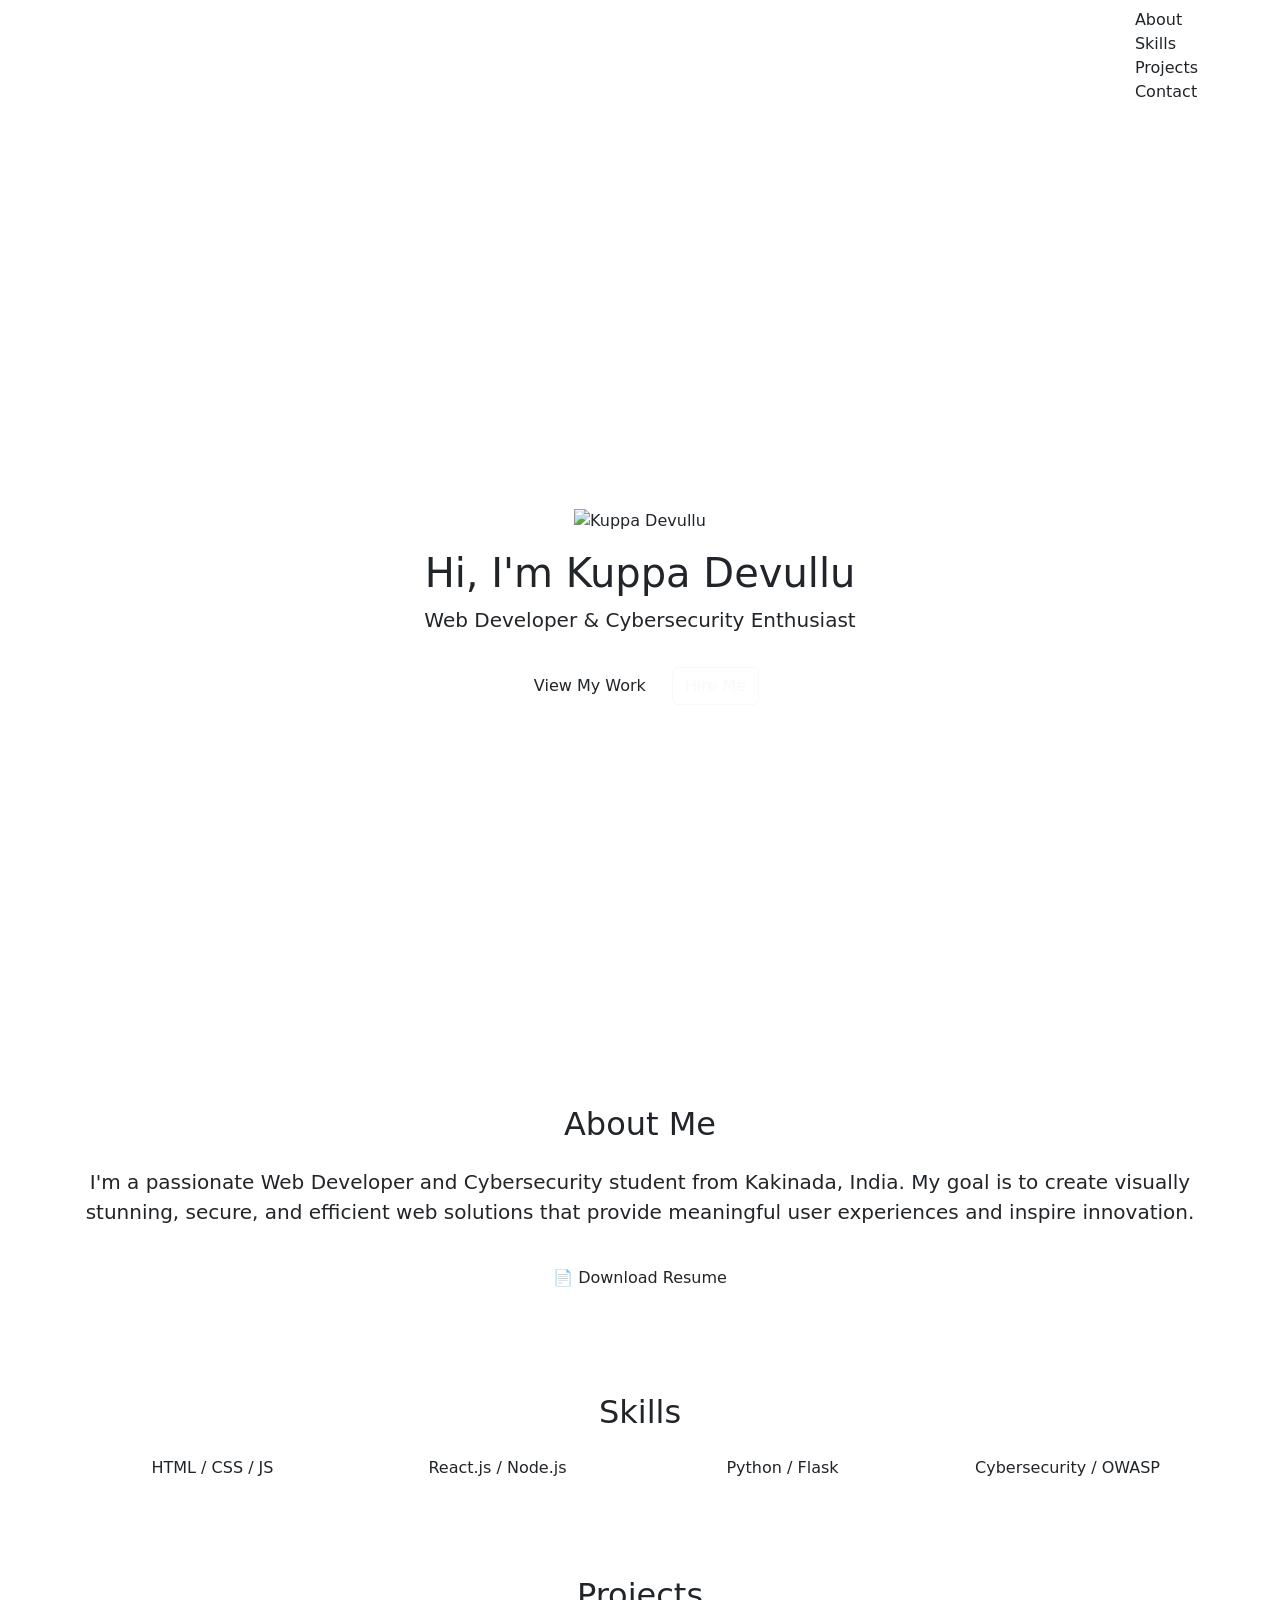
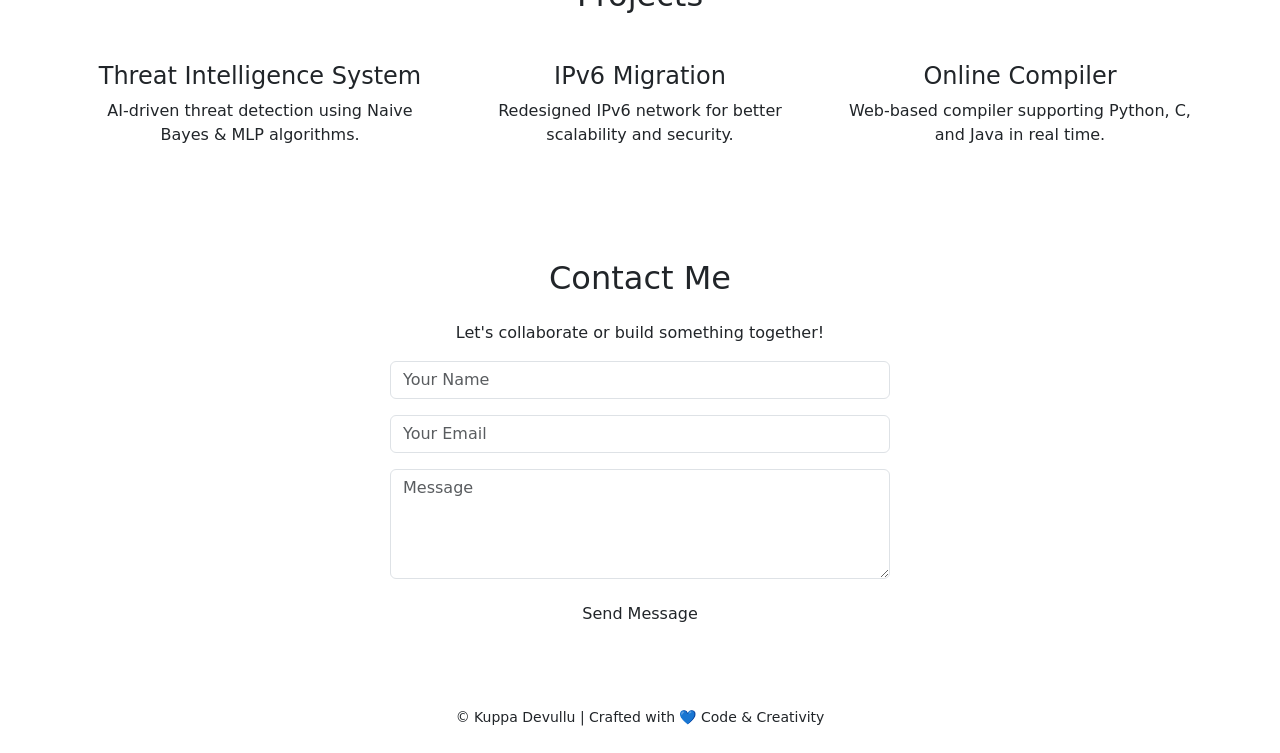
==== index.html @ a70ccec7 "Add files via upload" ====
<!DOCTYPE html>
<html lang="en">
<head>
  <meta charset="UTF-8" />
  <meta name="viewport" content="width=device-width, initial-scale=1.0" />
  <title>Kuppa Devullu — Web Developer Portfolio</title>
  <link rel="stylesheet" href="https://cdn.jsdelivr.net/npm/bootstrap@5.3.3/dist/css/bootstrap.min.css" />
  <link rel="stylesheet" href="assets/style.css" />
</head>
<body>

  <!-- Background -->
  <div id="bg-overlay"></div>
  <canvas id="bgParticles"></canvas>

  <!-- Header -->
  <header class="navbar navbar-dark fixed-top glass-nav">
    <div class="container">
      <a href="#" class="navbar-brand fw-bold fs-4">Kuppa Devullu</a>
      <nav>
        <a href="#about" class="nav-link">About</a>
        <a href="#skills" class="nav-link">Skills</a>
        <a href="#projects" class="nav-link">Projects</a>
        <a href="#contact" class="nav-link">Contact</a>
      </nav>
    </div>
  </header>

  <!-- Hero -->
  <section id="hero" class="vh-100 d-flex align-items-center justify-content-center flex-column text-center">
    <img src="assets/profile.jpg" class="profile-img mb-3" alt="Kuppa Devullu" />
    <h1 class="neon-text mb-2">Hi, I'm <span>Kuppa Devullu</span></h1>
    <p class="lead">Web Developer & Cybersecurity Enthusiast</p>
    <div class="mt-3">
      <a href="#projects" class="btn btn-neon me-2">View My Work</a>
      <a href="#contact" class="btn btn-outline-light">Hire Me</a>
    </div>
  </section>

  <!-- About -->
  <section id="about" class="py-5 glass-section">
    <div class="container text-center">
      <h2 class="mb-4 section-title">About Me</h2>
      <p class="lead">
        I'm a passionate Web Developer and Cybersecurity student from Kakinada, India.
        My goal is to create visually stunning, secure, and efficient web solutions
        that provide meaningful user experiences and inspire innovation.
      </p>
      <a href="resume.pdf" class="btn btn-neon mt-3" download>📄 Download Resume</a>
    </div>
  </section>

  <!-- Skills -->
  <section id="skills" class="py-5 text-center">
    <div class="container">
      <h2 class="mb-4 section-title">Skills</h2>
      <div class="row gy-4">
        <div class="col-md-3"><div class="skill-box">HTML / CSS / JS</div></div>
        <div class="col-md-3"><div class="skill-box">React.js / Node.js</div></div>
        <div class="col-md-3"><div class="skill-box">Python / Flask</div></div>
        <div class="col-md-3"><div class="skill-box">Cybersecurity / OWASP</div></div>
      </div>
    </div>
  </section>

  <!-- Projects -->
  <section id="projects" class="py-5 glass-section">
    <div class="container text-center">
      <h2 class="mb-5 section-title">Projects</h2>
      <div class="row gy-4">
        <div class="col-md-4">
          <div class="project-card">
            <h4>Threat Intelligence System</h4>
            <p>AI-driven threat detection using Naive Bayes & MLP algorithms.</p>
          </div>
        </div>
        <div class="col-md-4">
          <div class="project-card">
            <h4>IPv6 Migration</h4>
            <p>Redesigned IPv6 network for better scalability and security.</p>
          </div>
        </div>
        <div class="col-md-4">
          <div class="project-card">
            <h4>Online Compiler</h4>
            <p>Web-based compiler supporting Python, C, and Java in real time.</p>
          </div>
        </div>
      </div>
    </div>
  </section>

  <!-- Contact -->
  <section id="contact" class="py-5 text-center">
    <div class="container">
      <h2 class="mb-4 section-title">Contact Me</h2>
      <p>Let's collaborate or build something together!</p>
      <form id="contactForm" class="mx-auto mt-3" style="max-width:500px">
        <input type="text" class="form-control mb-3" placeholder="Your Name" required />
        <input type="email" class="form-control mb-3" placeholder="Your Email" required />
        <textarea class="form-control mb-3" rows="4" placeholder="Message" required></textarea>
        <button class="btn btn-neon w-100" type="submit">Send Message</button>
      </form>
    </div>
  </section>

  <footer class="text-center py-4">
    <small>© <span id="year"></span> Kuppa Devullu | Crafted with 💙 Code & Creativity</small>
  </footer>

  <script src="assets/script.js"></script>
</body>
</html>
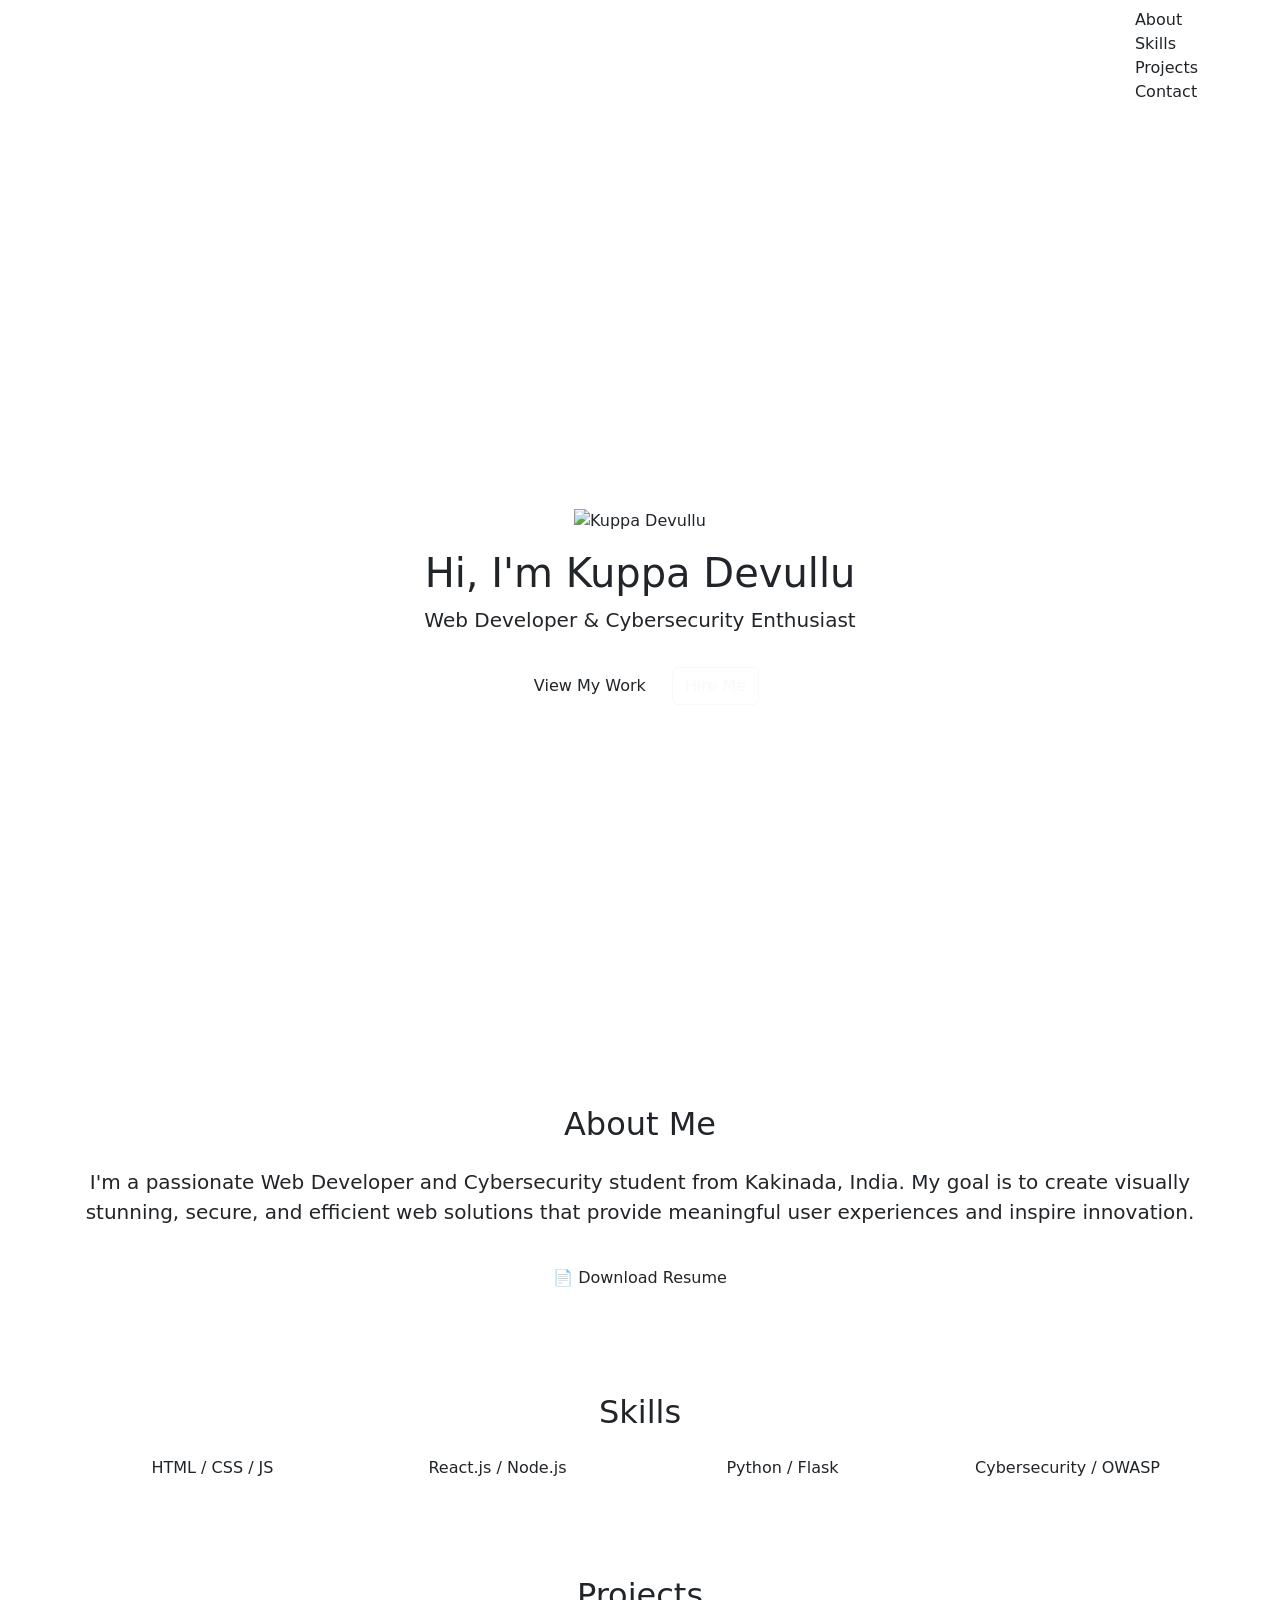
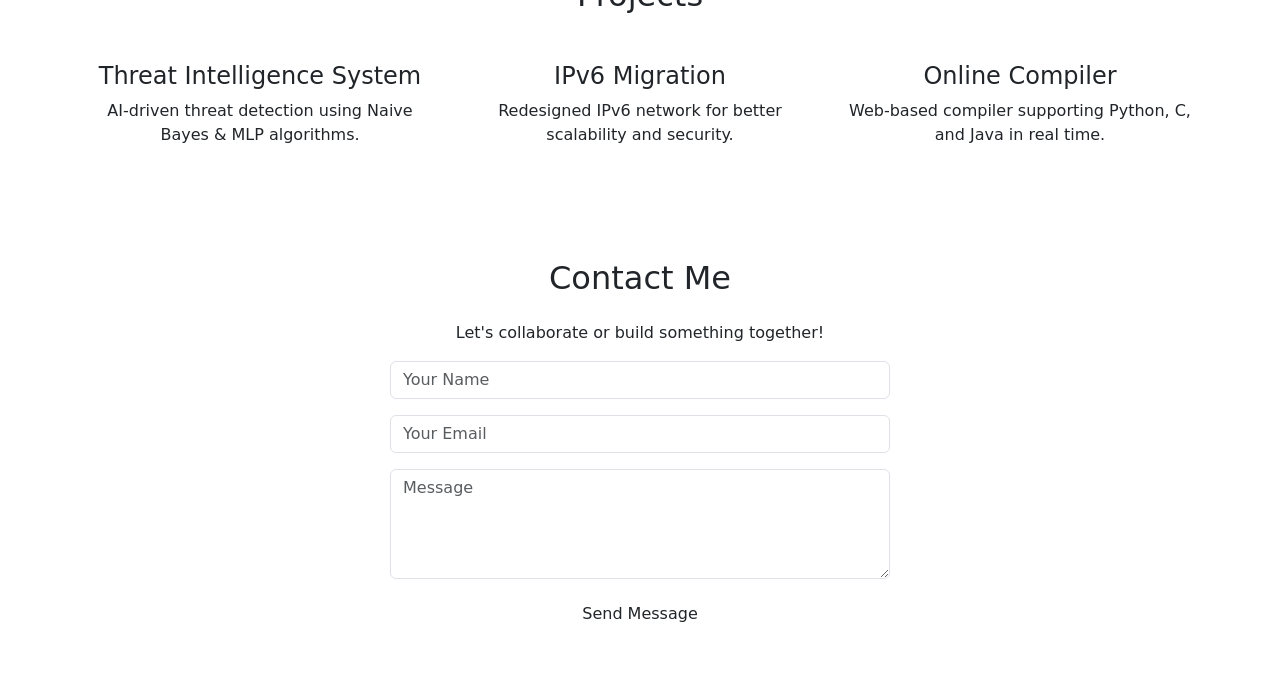
==== commit 368758c0: "Fix HTML formatting and structure" ====
--- a/index.html
+++ b/index.html
@@ -104,10 +104,9 @@
     </div>
   </section>
 
-  <footer class="text-center py-4">
-    <small>© <span id="year"></span> Kuppa Devullu | Crafted with 💙 Code & Creativity</small>
-  </footer>
+ 
 
   <script src="assets/script.js"></script>
 </body>
 </html>
+
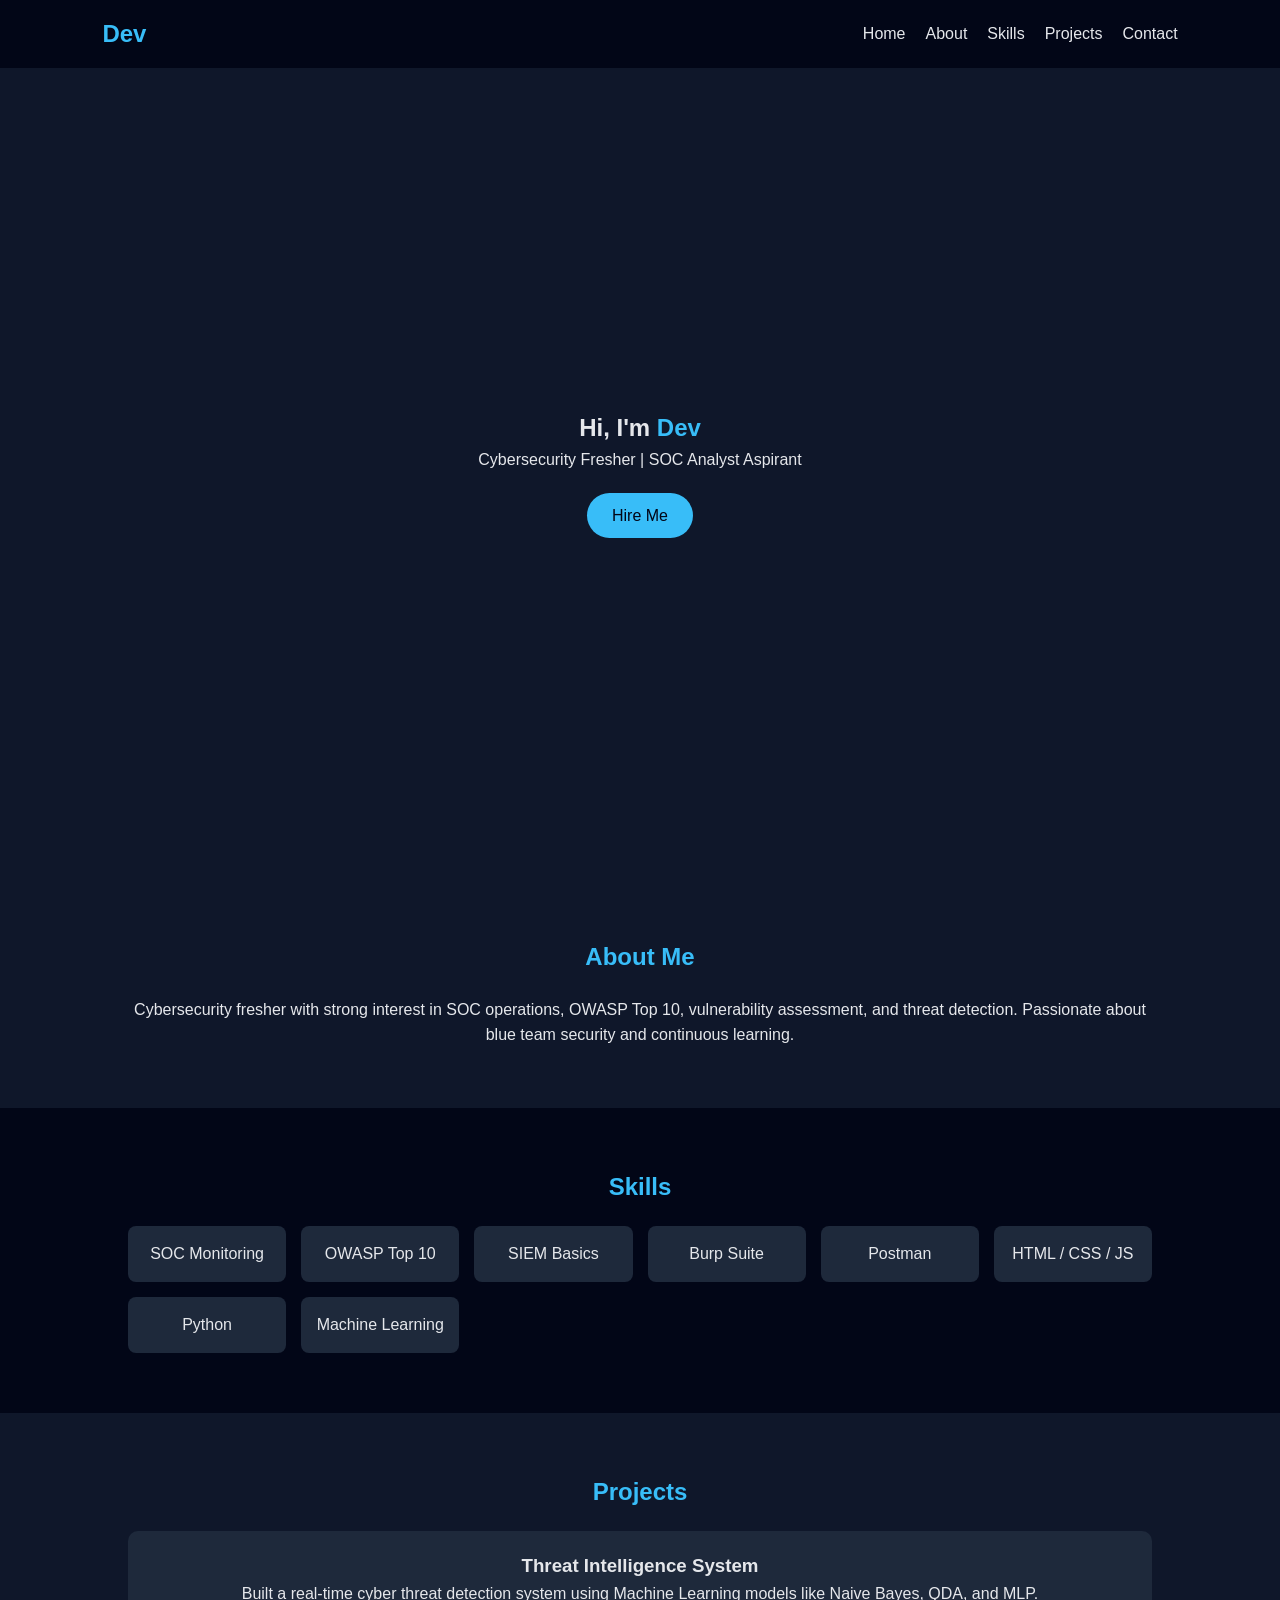
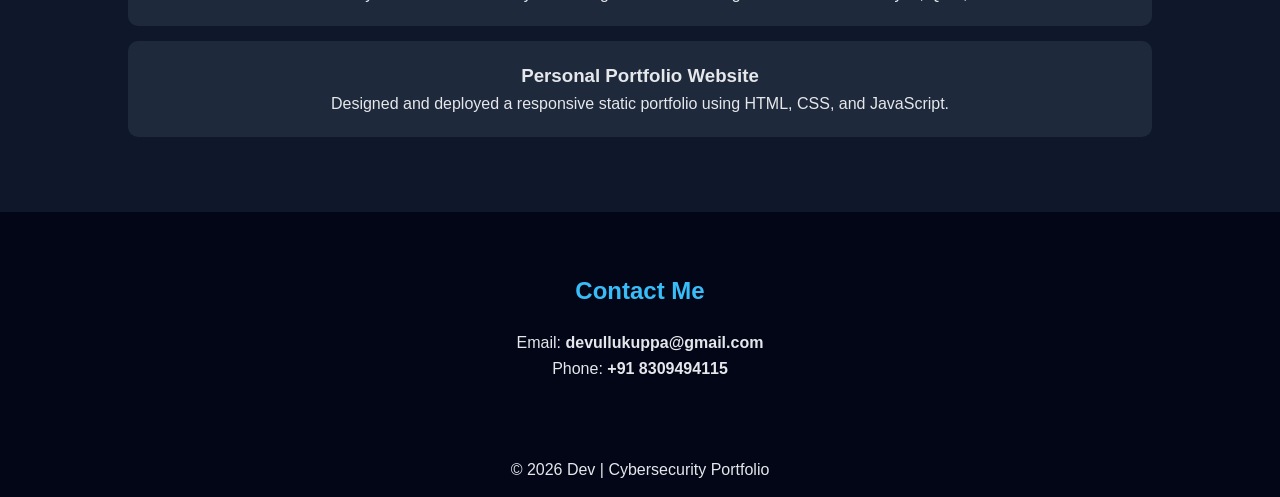
==== commit c3f1f755: "Update index.html" ====
--- a/index.html
+++ b/index.html
@@ -2,111 +2,89 @@
 <html lang="en">
 <head>
   <meta charset="UTF-8" />
-  <meta name="viewport" content="width=device-width, initial-scale=1.0" />
-  <title>Kuppa Devullu — Web Developer Portfolio</title>
-  <link rel="stylesheet" href="https://cdn.jsdelivr.net/npm/bootstrap@5.3.3/dist/css/bootstrap.min.css" />
-  <link rel="stylesheet" href="assets/style.css" />
+  <meta name="viewport" content="width=device-width, initial-scale=1.0"/>
+  <title>Dev | Cybersecurity Portfolio</title>
+  <link rel="stylesheet" href="style.css"/>
 </head>
 <body>
 
-  <!-- Background -->
-  <div id="bg-overlay"></div>
-  <canvas id="bgParticles"></canvas>
-
-  <!-- Header -->
-  <header class="navbar navbar-dark fixed-top glass-nav">
-    <div class="container">
-      <a href="#" class="navbar-brand fw-bold fs-4">Kuppa Devullu</a>
-      <nav>
-        <a href="#about" class="nav-link">About</a>
-        <a href="#skills" class="nav-link">Skills</a>
-        <a href="#projects" class="nav-link">Projects</a>
-        <a href="#contact" class="nav-link">Contact</a>
-      </nav>
-    </div>
+  <!-- Navbar -->
+  <header>
+    <nav class="navbar">
+      <h2 class="logo">Dev</h2>
+      <ul class="nav-links">
+        <li><a href="#home">Home</a></li>
+        <li><a href="#about">About</a></li>
+        <li><a href="#skills">Skills</a></li>
+        <li><a href="#projects">Projects</a></li>
+        <li><a href="#contact">Contact</a></li>
+      </ul>
+    </nav>
   </header>
 
   <!-- Hero -->
-  <section id="hero" class="vh-100 d-flex align-items-center justify-content-center flex-column text-center">
-    <img src="assets/profile.jpg" class="profile-img mb-3" alt="Kuppa Devullu" />
-    <h1 class="neon-text mb-2">Hi, I'm <span>Kuppa Devullu</span></h1>
-    <p class="lead">Web Developer & Cybersecurity Enthusiast</p>
-    <div class="mt-3">
-      <a href="#projects" class="btn btn-neon me-2">View My Work</a>
-      <a href="#contact" class="btn btn-outline-light">Hire Me</a>
-    </div>
+  <section id="home" class="hero">
+    <h1 class="fade-in">Hi, I'm <span>Dev</span></h1>
+    <p class="slide-in">Cybersecurity Fresher | SOC Analyst Aspirant</p>
+    <a href="#contact" class="btn">Hire Me</a>
   </section>
 
   <!-- About -->
-  <section id="about" class="py-5 glass-section">
-    <div class="container text-center">
-      <h2 class="mb-4 section-title">About Me</h2>
-      <p class="lead">
-        I'm a passionate Web Developer and Cybersecurity student from Kakinada, India.
-        My goal is to create visually stunning, secure, and efficient web solutions
-        that provide meaningful user experiences and inspire innovation.
-      </p>
-      <a href="resume.pdf" class="btn btn-neon mt-3" download>📄 Download Resume</a>
-    </div>
+  <section id="about" class="section">
+    <h2>About Me</h2>
+    <p>
+      Cybersecurity fresher with strong interest in SOC operations, OWASP Top 10,
+      vulnerability assessment, and threat detection. Passionate about blue team
+      security and continuous learning.
+    </p>
   </section>
 
   <!-- Skills -->
-  <section id="skills" class="py-5 text-center">
-    <div class="container">
-      <h2 class="mb-4 section-title">Skills</h2>
-      <div class="row gy-4">
-        <div class="col-md-3"><div class="skill-box">HTML / CSS / JS</div></div>
-        <div class="col-md-3"><div class="skill-box">React.js / Node.js</div></div>
-        <div class="col-md-3"><div class="skill-box">Python / Flask</div></div>
-        <div class="col-md-3"><div class="skill-box">Cybersecurity / OWASP</div></div>
-      </div>
+  <section id="skills" class="section dark">
+    <h2>Skills</h2>
+    <div class="skills-grid">
+      <div class="skill">SOC Monitoring</div>
+      <div class="skill">OWASP Top 10</div>
+      <div class="skill">SIEM Basics</div>
+      <div class="skill">Burp Suite</div>
+      <div class="skill">Postman</div>
+      <div class="skill">HTML / CSS / JS</div>
+      <div class="skill">Python</div>
+      <div class="skill">Machine Learning</div>
     </div>
   </section>
 
   <!-- Projects -->
-  <section id="projects" class="py-5 glass-section">
-    <div class="container text-center">
-      <h2 class="mb-5 section-title">Projects</h2>
-      <div class="row gy-4">
-        <div class="col-md-4">
-          <div class="project-card">
-            <h4>Threat Intelligence System</h4>
-            <p>AI-driven threat detection using Naive Bayes & MLP algorithms.</p>
-          </div>
-        </div>
-        <div class="col-md-4">
-          <div class="project-card">
-            <h4>IPv6 Migration</h4>
-            <p>Redesigned IPv6 network for better scalability and security.</p>
-          </div>
-        </div>
-        <div class="col-md-4">
-          <div class="project-card">
-            <h4>Online Compiler</h4>
-            <p>Web-based compiler supporting Python, C, and Java in real time.</p>
-          </div>
-        </div>
-      </div>
+  <section id="projects" class="section">
+    <h2>Projects</h2>
+
+    <div class="project-card">
+      <h3>Threat Intelligence System</h3>
+      <p>
+        Built a real-time cyber threat detection system using Machine Learning
+        models like Naive Bayes, QDA, and MLP.
+      </p>
+    </div>
+
+    <div class="project-card">
+      <h3>Personal Portfolio Website</h3>
+      <p>
+        Designed and deployed a responsive static portfolio using HTML, CSS, and JavaScript.
+      </p>
     </div>
   </section>
 
   <!-- Contact -->
-  <section id="contact" class="py-5 text-center">
-    <div class="container">
-      <h2 class="mb-4 section-title">Contact Me</h2>
-      <p>Let's collaborate or build something together!</p>
-      <form id="contactForm" class="mx-auto mt-3" style="max-width:500px">
-        <input type="text" class="form-control mb-3" placeholder="Your Name" required />
-        <input type="email" class="form-control mb-3" placeholder="Your Email" required />
-        <textarea class="form-control mb-3" rows="4" placeholder="Message" required></textarea>
-        <button class="btn btn-neon w-100" type="submit">Send Message</button>
-      </form>
-    </div>
+  <section id="contact" class="section dark">
+    <h2>Contact Me</h2>
+    <p>Email: <strong>devullukuppa@gmail.com</strong></p>
+    <p>Phone: <strong>+91 8309494115</strong></p>
   </section>
 
- 
+  <footer>
+    <p>© 2026 Dev | Cybersecurity Portfolio</p>
+  </footer>
 
-  <script src="assets/script.js"></script>
+  <script src="script.js"></script>
 </body>
 </html>
-
--- a/style.css
+++ b/style.css
@@ -0,0 +1,156 @@
+* {
+  margin: 0;
+  padding: 0;
+  box-sizing: border-box;
+  font-family: "Segoe UI", sans-serif;
+}
+
+body {
+  background: #0f172a;
+  color: #e5e7eb;
+  line-height: 1.6;
+}
+
+/* Navbar */
+header {
+  background: #020617;
+  position: sticky;
+  top: 0;
+  z-index: 1000;
+}
+
+.navbar {
+  display: flex;
+  justify-content: space-between;
+  padding: 15px 8%;
+  align-items: center;
+}
+
+.logo {
+  color: #38bdf8;
+}
+
+.nav-links {
+  list-style: none;
+  display: flex;
+  gap: 20px;
+}
+
+.nav-links a {
+  color: #e5e7eb;
+  text-decoration: none;
+  transition: 0.3s;
+}
+
+.nav-links a:hover {
+  color: #38bdf8;
+}
+
+/* Hero */
+.hero {
+  height: 90vh;
+  display: flex;
+  flex-direction: column;
+  justify-content: center;
+  align-items: center;
+  text-align: center;
+}
+
+.hero span {
+  color: #38bdf8;
+}
+
+.btn {
+  margin-top: 20px;
+  padding: 10px 25px;
+  background: #38bdf8;
+  color: #020617;
+  text-decoration: none;
+  border-radius: 30px;
+  transition: 0.3s;
+}
+
+.btn:hover {
+  transform: scale(1.05);
+}
+
+/* Sections */
+.section {
+  padding: 60px 10%;
+  text-align: center;
+}
+
+.section h2 {
+  margin-bottom: 20px;
+  color: #38bdf8;
+}
+
+.dark {
+  background: #020617;
+}
+
+/* Skills */
+.skills-grid {
+  display: grid;
+  grid-template-columns: repeat(auto-fit, minmax(150px, 1fr));
+  gap: 15px;
+}
+
+.skill {
+  background: #1e293b;
+  padding: 15px;
+  border-radius: 8px;
+  transition: 0.3s;
+}
+
+.skill:hover {
+  transform: translateY(-5px);
+  background: #38bdf8;
+  color: #020617;
+}
+
+/* Projects */
+.project-card {
+  background: #1e293b;
+  padding: 20px;
+  margin: 15px 0;
+  border-radius: 10px;
+  transition: 0.3s;
+}
+
+.project-card:hover {
+  transform: scale(1.03);
+}
+
+/* Footer */
+footer {
+  padding: 15px;
+  text-align: center;
+  background: #020617;
+}
+
+/* Animations */
+.fade-in {
+  animation: fade 1.5s ease-in;
+}
+
+.slide-in {
+  animation: slide 1.5s ease-in;
+}
+
+@keyframes fade {
+  from { opacity: 0; }
+  to { opacity: 1; }
+}
+
+@keyframes slide {
+  from { transform: translateY(30px); opacity: 0; }
+  to { transform: translateY(0); opacity: 1; }
+}
+
+/* Responsive */
+@media (max-width: 768px) {
+  .nav-links {
+    display: none;
+  }
+}
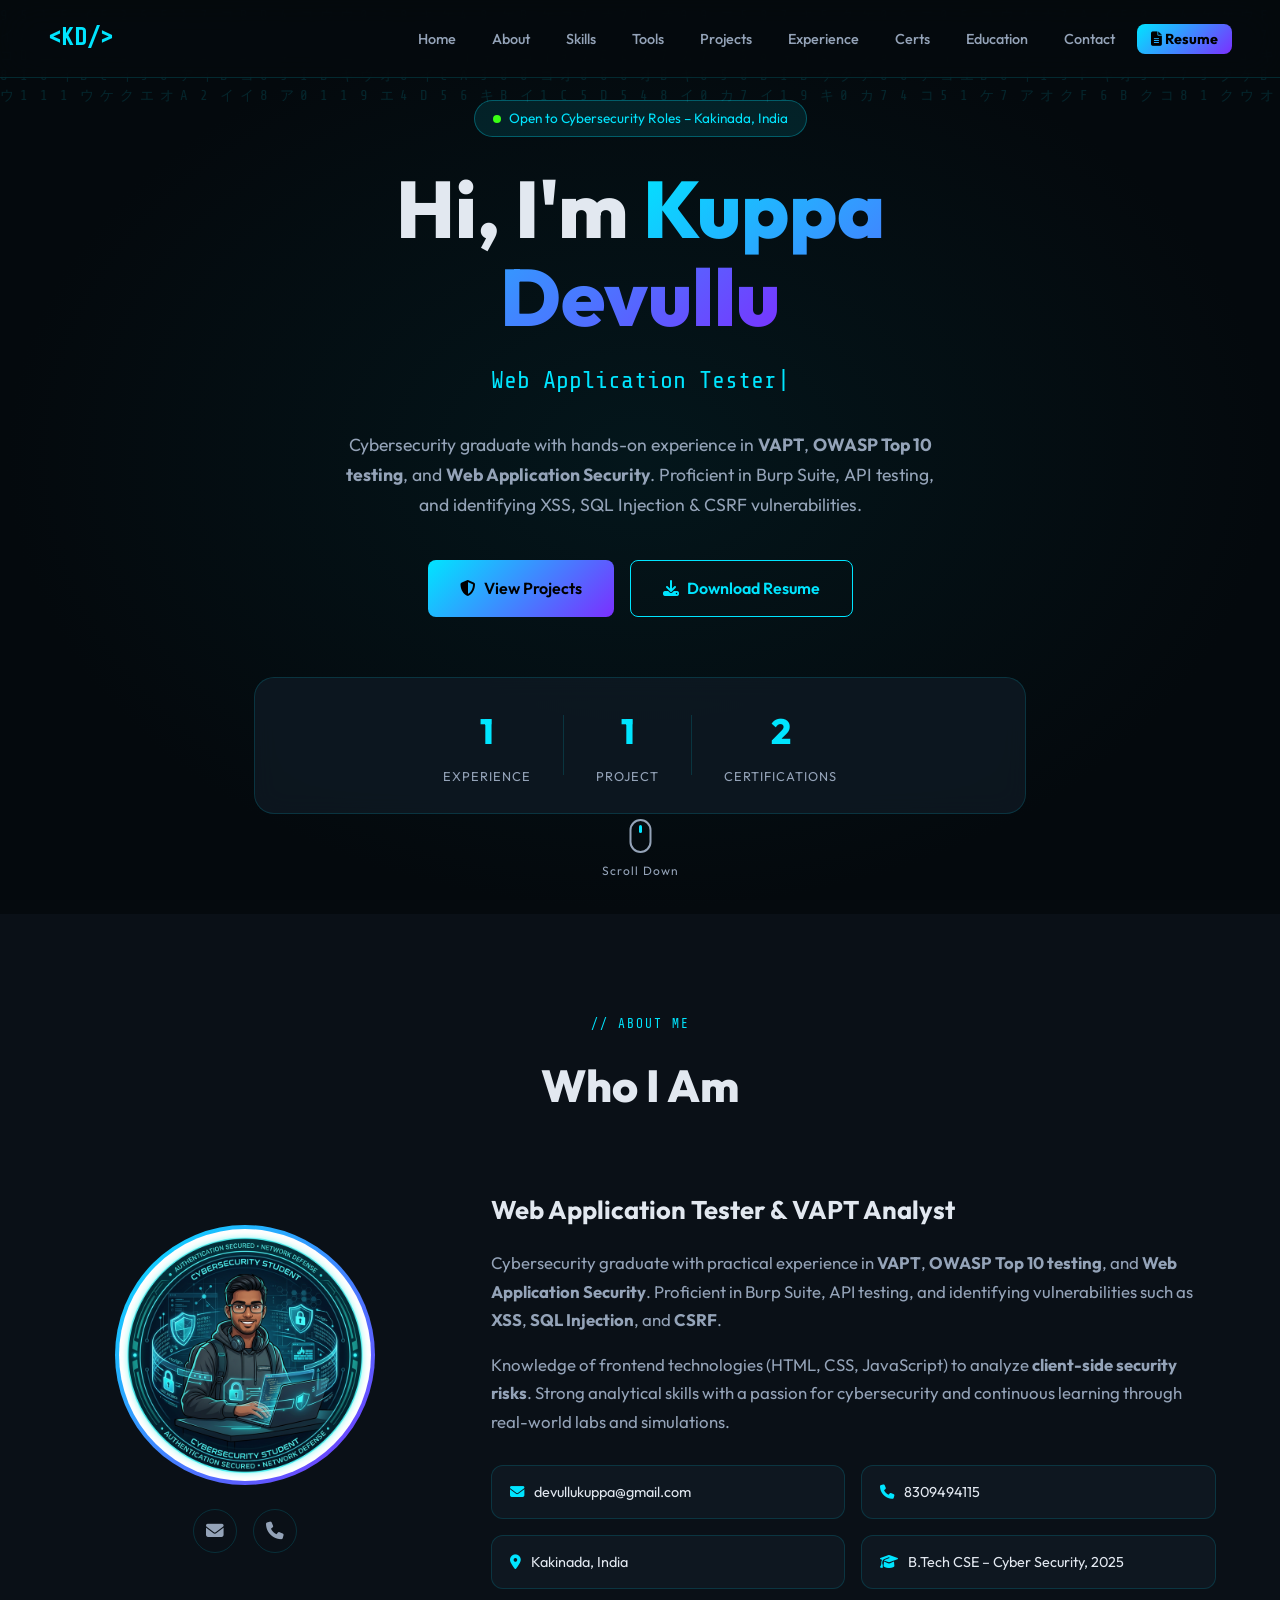
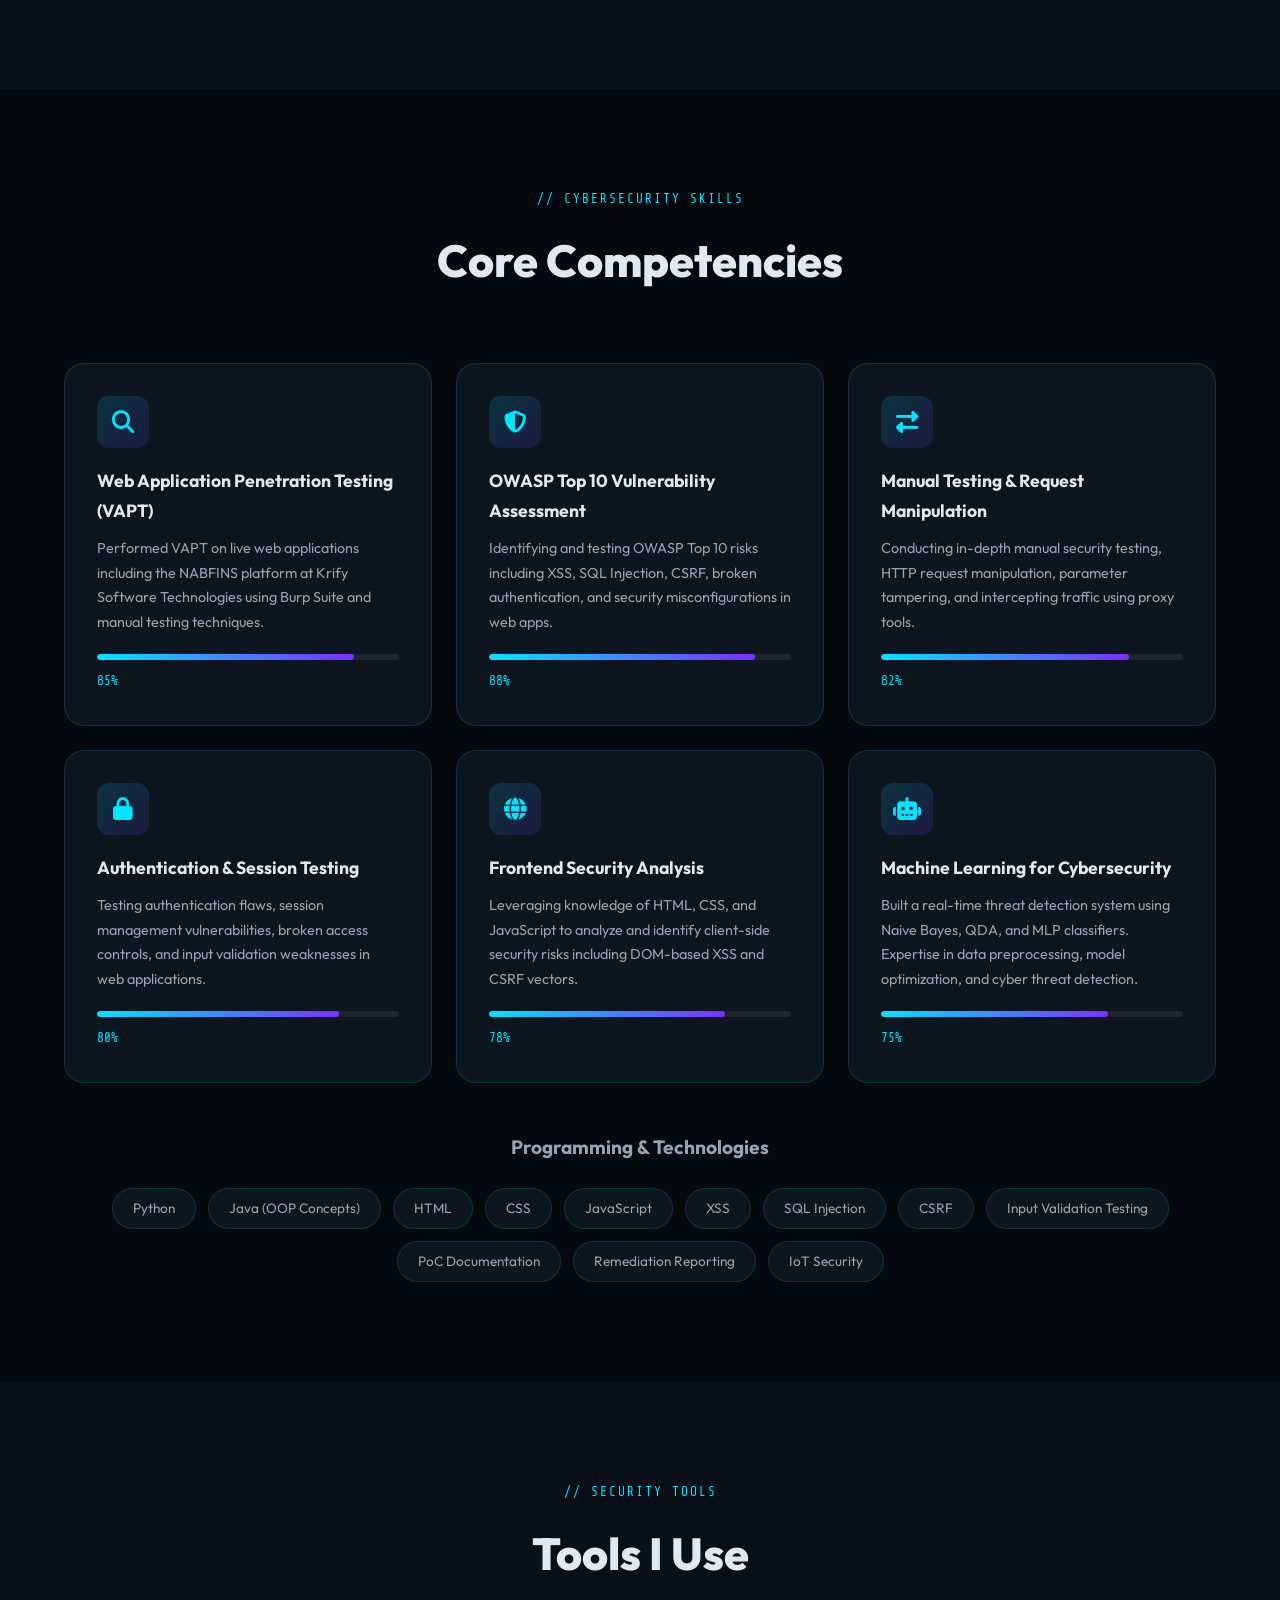
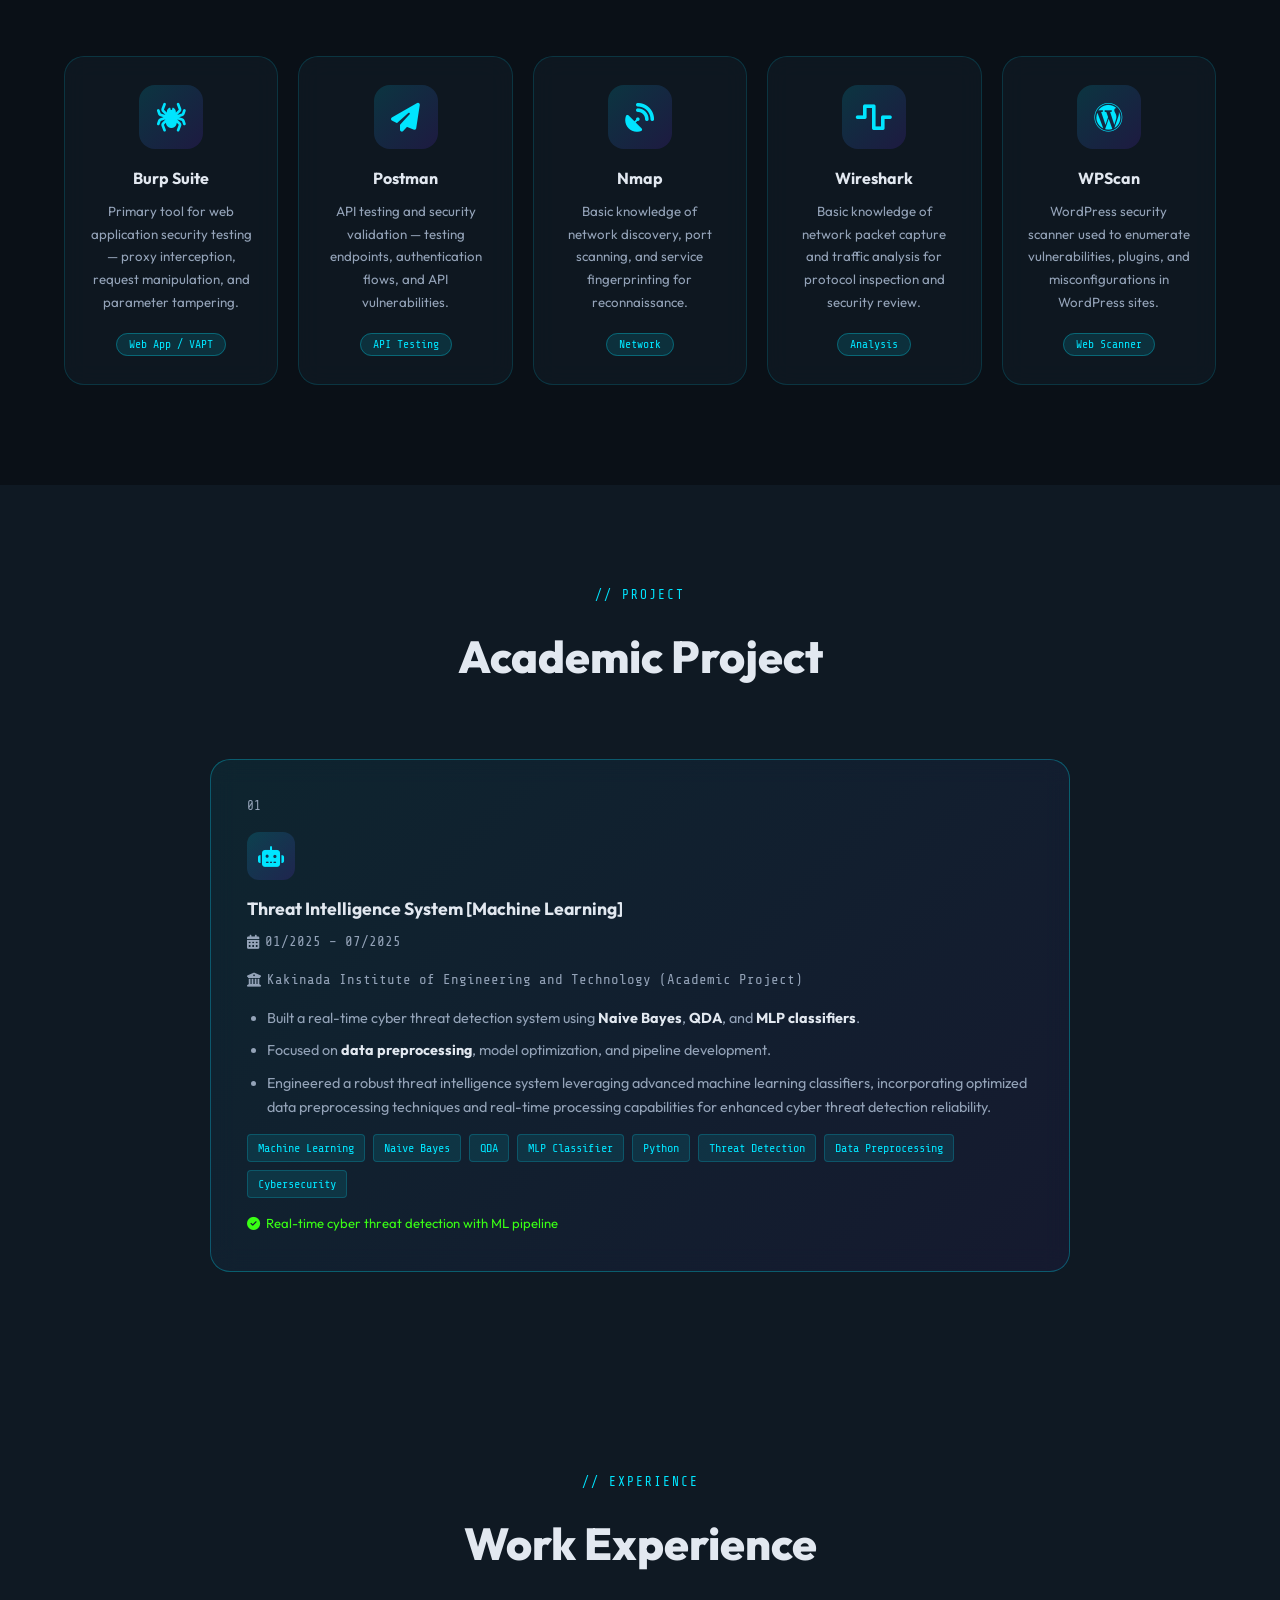
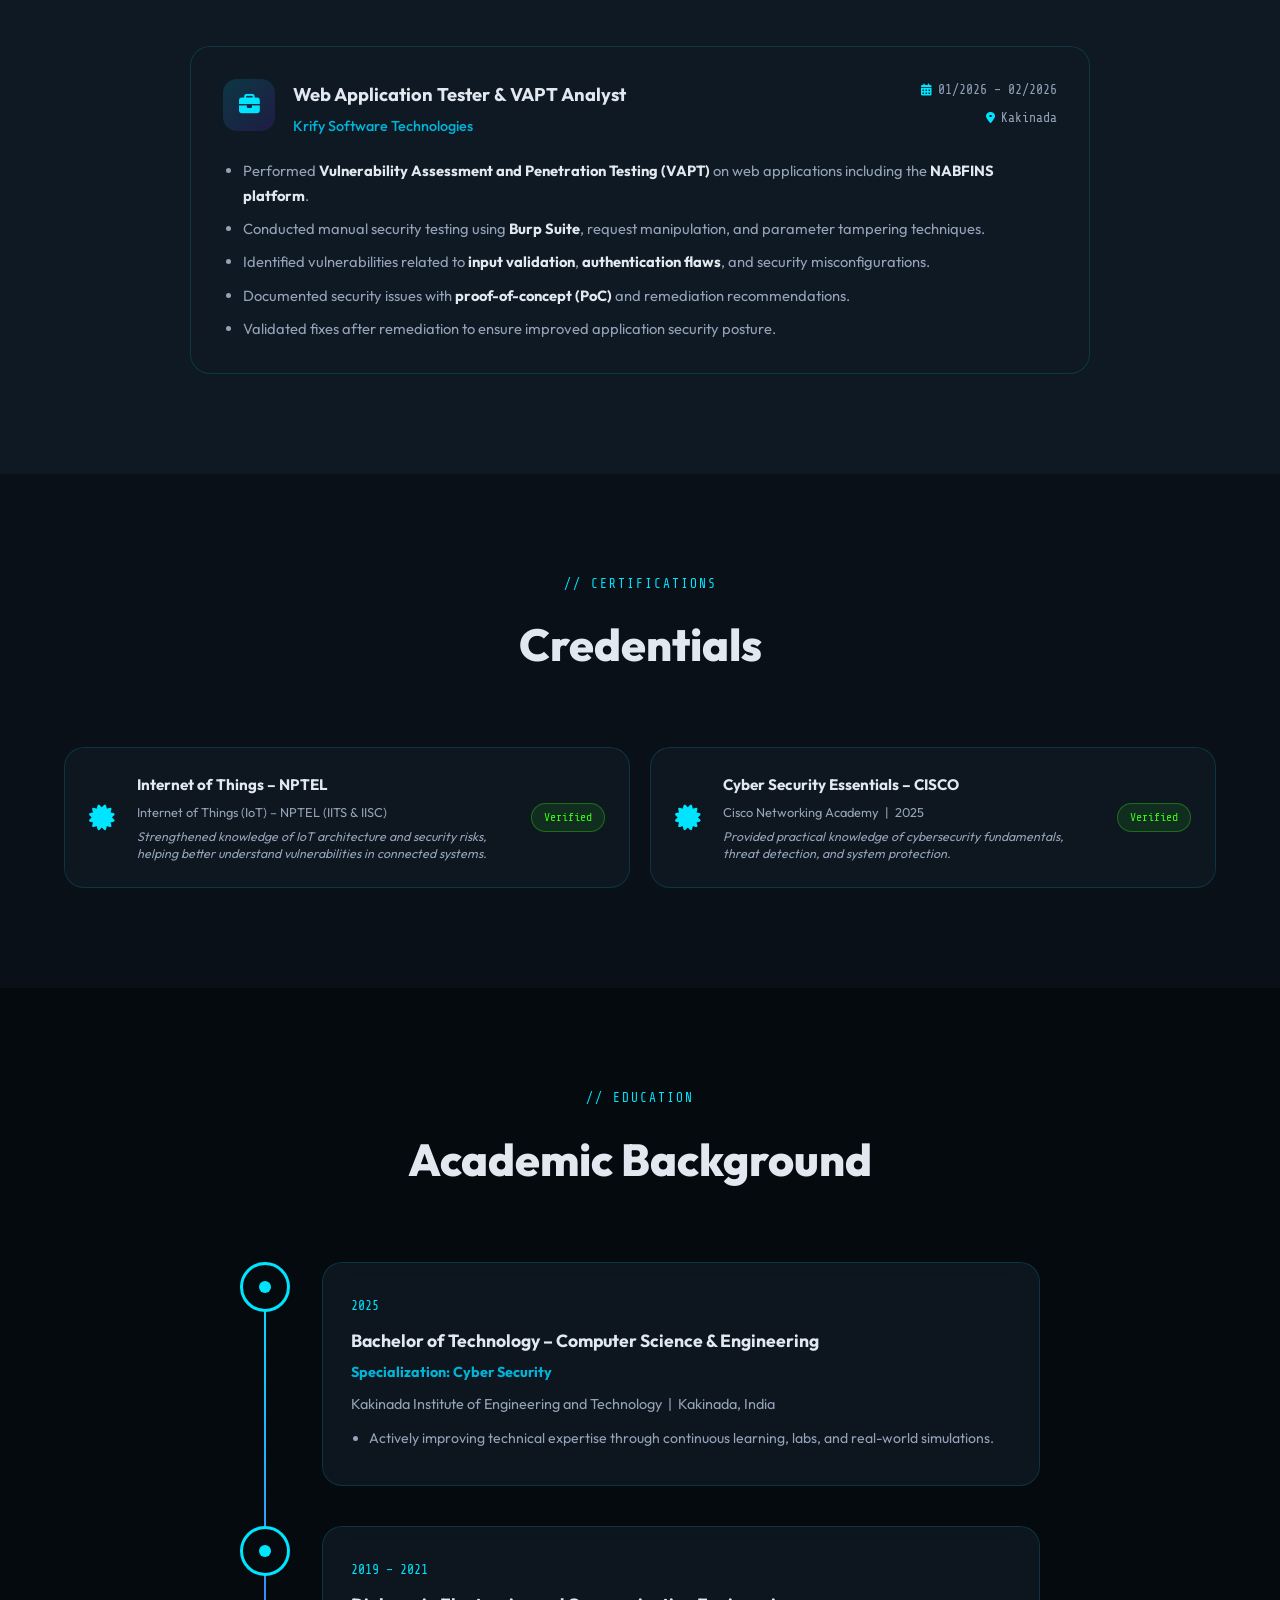
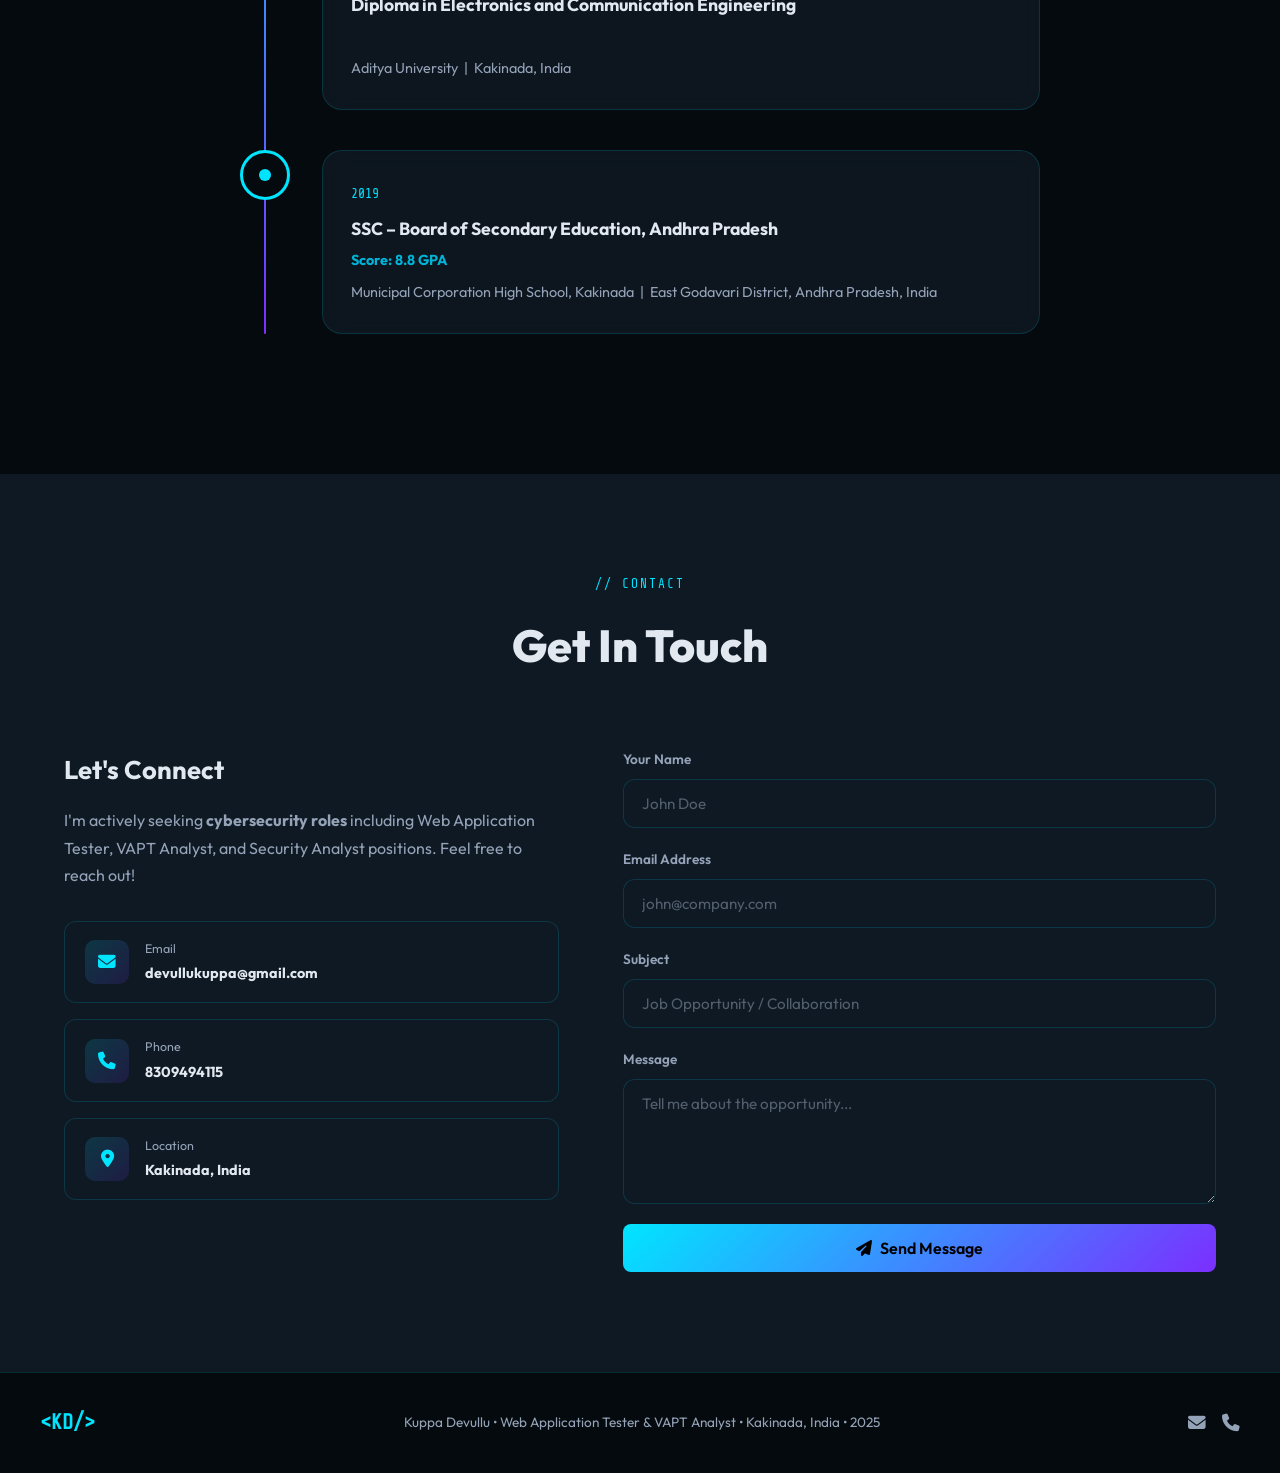
==== commit 2b085fd7: "portfolio" ====
--- a/index.html
+++ b/index.html
@@ -1,90 +1,431 @@
-<!DOCTYPE html>
-<html lang="en">
-<head>
-  <meta charset="UTF-8" />
-  <meta name="viewport" content="width=device-width, initial-scale=1.0"/>
-  <title>Dev | Cybersecurity Portfolio</title>
-  <link rel="stylesheet" href="style.css"/>
-</head>
-<body>
-
-  <!-- Navbar -->
-  <header>
-    <nav class="navbar">
-      <h2 class="logo">Dev</h2>
-      <ul class="nav-links">
-        <li><a href="#home">Home</a></li>
-        <li><a href="#about">About</a></li>
-        <li><a href="#skills">Skills</a></li>
-        <li><a href="#projects">Projects</a></li>
-        <li><a href="#contact">Contact</a></li>
-      </ul>
-    </nav>
-  </header>
-
-  <!-- Hero -->
-  <section id="home" class="hero">
-    <h1 class="fade-in">Hi, I'm <span>Dev</span></h1>
-    <p class="slide-in">Cybersecurity Fresher | SOC Analyst Aspirant</p>
-    <a href="#contact" class="btn">Hire Me</a>
-  </section>
-
-  <!-- About -->
-  <section id="about" class="section">
-    <h2>About Me</h2>
-    <p>
-      Cybersecurity fresher with strong interest in SOC operations, OWASP Top 10,
-      vulnerability assessment, and threat detection. Passionate about blue team
-      security and continuous learning.
-    </p>
-  </section>
-
-  <!-- Skills -->
-  <section id="skills" class="section dark">
-    <h2>Skills</h2>
-    <div class="skills-grid">
-      <div class="skill">SOC Monitoring</div>
-      <div class="skill">OWASP Top 10</div>
-      <div class="skill">SIEM Basics</div>
-      <div class="skill">Burp Suite</div>
-      <div class="skill">Postman</div>
-      <div class="skill">HTML / CSS / JS</div>
-      <div class="skill">Python</div>
-      <div class="skill">Machine Learning</div>
-    </div>
-  </section>
-
-  <!-- Projects -->
-  <section id="projects" class="section">
-    <h2>Projects</h2>
-
-    <div class="project-card">
-      <h3>Threat Intelligence System</h3>
-      <p>
-        Built a real-time cyber threat detection system using Machine Learning
-        models like Naive Bayes, QDA, and MLP.
-      </p>
-    </div>
-
-    <div class="project-card">
-      <h3>Personal Portfolio Website</h3>
-      <p>
-        Designed and deployed a responsive static portfolio using HTML, CSS, and JavaScript.
-      </p>
-    </div>
-  </section>
-
-  <!-- Contact -->
-  <section id="contact" class="section dark">
-    <h2>Contact Me</h2>
-    <p>Email: <strong>devullukuppa@gmail.com</strong></p>
-    <p>Phone: <strong>+91 8309494115</strong></p>
-  </section>
-
-  <footer>
-    <p>© 2026 Dev | Cybersecurity Portfolio</p>
-  </footer>
-
-  <script src="script.js"></script>
-</body>
-</html>
+<!DOCTYPE html>
+<html lang="en">
+<head>
+  <meta charset="UTF-8" />
+  <meta name="viewport" content="width=device-width, initial-scale=1.0" />
+  <meta name="description" content="Kuppa Devullu – Cybersecurity Portfolio. Web Application Tester & VAPT Analyst specializing in OWASP Top 10, Burp Suite, and Web Application Security." />
+  <meta name="keywords" content="Kuppa Devullu, Cybersecurity, VAPT, Web Application Penetration Testing, OWASP Top 10, Burp Suite, Network Security, Ethical Hacking" />
+  <title>Kuppa Devullu | Web Application Tester & VAPT Analyst</title>
+  <link rel="preconnect" href="https://fonts.googleapis.com" />
+  <link href="https://fonts.googleapis.com/css2?family=Share+Tech+Mono&family=Outfit:wght@300;400;500;600;700;800&display=swap" rel="stylesheet" />
+  <link rel="stylesheet" href="https://cdnjs.cloudflare.com/ajax/libs/font-awesome/6.5.0/css/all.min.css" />
+  <link rel="stylesheet" href="style.css" />
+</head>
+<body>
+
+<!-- ═══ NAVIGATION ═══ -->
+<nav id="navbar">
+  <div class="nav-brand"><span class="mono">&lt;</span>KD<span class="mono">/&gt;</span></div>
+  <button class="hamburger" id="hamburger" aria-label="Menu">
+    <span></span><span></span><span></span>
+  </button>
+  <ul class="nav-links" id="nav-links">
+    <li><a href="#hero">Home</a></li>
+    <li><a href="#about">About</a></li>
+    <li><a href="#skills">Skills</a></li>
+    <li><a href="#tools">Tools</a></li>
+    <li><a href="#projects">Projects</a></li>
+    <li><a href="#experience">Experience</a></li>
+    <li><a href="#certifications">Certs</a></li>
+    <li><a href="#education">Education</a></li>
+    <li><a href="#contact">Contact</a></li>
+    <li><a href="resume.html" target="_blank" class="nav-resume-btn"><i class="fas fa-file-alt"></i> Resume</a></li>
+  </ul>
+</nav>
+
+<!-- ═══ HERO ═══ -->
+<section id="hero">
+  <canvas id="matrix-canvas"></canvas>
+  <div class="hero-content">
+    <div class="hero-badge"><span class="dot"></span> Open to Cybersecurity Roles – Kakinada, India</div>
+    <h1>Hi, I'm <span class="gradient-text">Kuppa Devullu</span></h1>
+    <div class="typewriter-wrap">
+      <span class="mono typewriter" id="typewriter"></span><span class="cursor">|</span>
+    </div>
+    <p class="hero-sub">
+      Cybersecurity graduate with hands-on experience in <strong>VAPT</strong>,
+      <strong>OWASP Top 10 testing</strong>, and <strong>Web Application Security</strong>.
+      Proficient in Burp Suite, API testing, and identifying XSS, SQL Injection &amp; CSRF vulnerabilities.
+    </p>
+    <div class="hero-cta">
+      <a href="#projects" class="btn-primary"><i class="fas fa-shield-alt"></i> View Projects</a>
+      <a href="resume.html" target="_blank" class="btn-outline"><i class="fas fa-download"></i> Download Resume</a>
+    </div>
+    <div class="hero-stats">
+      <div class="stat"><span class="stat-num" data-target="1">0</span><span>Experience</span></div>
+      <div class="stat-divider"></div>
+      <div class="stat"><span class="stat-num" data-target="1">0</span><span>Project</span></div>
+      <div class="stat-divider"></div>
+      <div class="stat"><span class="stat-num" data-target="2">0</span><span>Certifications</span></div>
+    </div>
+  </div>
+  <div class="scroll-indicator"><div class="mouse"></div><span>Scroll Down</span></div>
+</section>
+
+<!-- ═══ ABOUT ═══ -->
+<section id="about">
+  <div class="container">
+    <div class="section-header">
+      <span class="section-tag">// ABOUT ME</span>
+      <h2>Who I Am</h2>
+    </div>
+    <div class="about-grid">
+      <div class="about-img-wrap">
+        <div class="about-img-ring">
+          <img src="assets/profile.png" alt="Kuppa Devullu – Web Application Tester & VAPT Analyst" />
+        </div>
+        <div class="about-social">
+          <a href="mailto:devullukuppa@gmail.com" aria-label="Gmail"><i class="fas fa-envelope"></i></a>
+          <a href="tel:8309494115" aria-label="Phone"><i class="fas fa-phone"></i></a>
+        </div>
+      </div>
+      <div class="about-text">
+        <h3>Web Application Tester &amp; VAPT Analyst</h3>
+        <p>
+          Cybersecurity graduate with practical experience in <strong>VAPT</strong>, <strong>OWASP Top 10 testing</strong>,
+          and <strong>Web Application Security</strong>. Proficient in Burp Suite, API testing, and identifying
+          vulnerabilities such as <strong>XSS</strong>, <strong>SQL Injection</strong>, and <strong>CSRF</strong>.
+        </p>
+        <p>
+          Knowledge of frontend technologies (HTML, CSS, JavaScript) to analyze <strong>client-side security risks</strong>.
+          Strong analytical skills with a passion for cybersecurity and continuous learning through real-world labs and simulations.
+        </p>
+        <div class="about-info-grid">
+          <div class="info-item"><i class="fas fa-envelope"></i><span>devullukuppa@gmail.com</span></div>
+          <div class="info-item"><i class="fas fa-phone"></i><span>8309494115</span></div>
+          <div class="info-item"><i class="fas fa-map-marker-alt"></i><span>Kakinada, India</span></div>
+          <div class="info-item"><i class="fas fa-graduation-cap"></i><span>B.Tech CSE – Cyber Security, 2025</span></div>
+        </div>
+      </div>
+    </div>
+  </div>
+</section>
+
+<!-- ═══ SKILLS ═══ -->
+<section id="skills">
+  <div class="container">
+    <div class="section-header">
+      <span class="section-tag">// CYBERSECURITY SKILLS</span>
+      <h2>Core Competencies</h2>
+    </div>
+    <div class="skills-grid">
+      <!-- Security Testing skills from resume -->
+      <div class="skill-card">
+        <div class="skill-icon"><i class="fas fa-search"></i></div>
+        <h4>Web Application Penetration Testing (VAPT)</h4>
+        <p>Performed VAPT on live web applications including the NABFINS platform at Krify Software Technologies using Burp Suite and manual testing techniques.</p>
+        <div class="skill-bar"><div class="skill-fill" data-width="85"></div></div>
+        <span class="skill-pct">85%</span>
+      </div>
+      <div class="skill-card">
+        <div class="skill-icon"><i class="fas fa-shield-alt"></i></div>
+        <h4>OWASP Top 10 Vulnerability Assessment</h4>
+        <p>Identifying and testing OWASP Top 10 risks including XSS, SQL Injection, CSRF, broken authentication, and security misconfigurations in web apps.</p>
+        <div class="skill-bar"><div class="skill-fill" data-width="88"></div></div>
+        <span class="skill-pct">88%</span>
+      </div>
+      <div class="skill-card">
+        <div class="skill-icon"><i class="fas fa-exchange-alt"></i></div>
+        <h4>Manual Testing &amp; Request Manipulation</h4>
+        <p>Conducting in-depth manual security testing, HTTP request manipulation, parameter tampering, and intercepting traffic using proxy tools.</p>
+        <div class="skill-bar"><div class="skill-fill" data-width="82"></div></div>
+        <span class="skill-pct">82%</span>
+      </div>
+      <div class="skill-card">
+        <div class="skill-icon"><i class="fas fa-lock"></i></div>
+        <h4>Authentication &amp; Session Testing</h4>
+        <p>Testing authentication flaws, session management vulnerabilities, broken access controls, and input validation weaknesses in web applications.</p>
+        <div class="skill-bar"><div class="skill-fill" data-width="80"></div></div>
+        <span class="skill-pct">80%</span>
+      </div>
+      <div class="skill-card">
+        <div class="skill-icon"><i class="fas fa-globe"></i></div>
+        <h4>Frontend Security Analysis</h4>
+        <p>Leveraging knowledge of HTML, CSS, and JavaScript to analyze and identify client-side security risks including DOM-based XSS and CSRF vectors.</p>
+        <div class="skill-bar"><div class="skill-fill" data-width="78"></div></div>
+        <span class="skill-pct">78%</span>
+      </div>
+      <div class="skill-card">
+        <div class="skill-icon"><i class="fas fa-robot"></i></div>
+        <h4>Machine Learning for Cybersecurity</h4>
+        <p>Built a real-time threat detection system using Naive Bayes, QDA, and MLP classifiers. Expertise in data preprocessing, model optimization, and cyber threat detection.</p>
+        <div class="skill-bar"><div class="skill-fill" data-width="75"></div></div>
+        <span class="skill-pct">75%</span>
+      </div>
+    </div>
+
+    <!-- Programming & Technologies from resume -->
+    <div class="tags-section">
+      <h3>Programming &amp; Technologies</h3>
+      <div class="tags">
+        <span class="tag">Python</span>
+        <span class="tag">Java (OOP Concepts)</span>
+        <span class="tag">HTML</span>
+        <span class="tag">CSS</span>
+        <span class="tag">JavaScript</span>
+        <span class="tag">XSS</span>
+        <span class="tag">SQL Injection</span>
+        <span class="tag">CSRF</span>
+        <span class="tag">Input Validation Testing</span>
+        <span class="tag">PoC Documentation</span>
+        <span class="tag">Remediation Reporting</span>
+        <span class="tag">IoT Security</span>
+      </div>
+    </div>
+  </div>
+</section>
+
+<!-- ═══ TOOLS ═══ -->
+<section id="tools">
+  <div class="container">
+    <div class="section-header">
+      <span class="section-tag">// SECURITY TOOLS</span>
+      <h2>Tools I Use</h2>
+    </div>
+    <!-- Tools exactly from resume -->
+    <div class="tools-grid">
+      <div class="tool-card">
+        <div class="tool-logo"><i class="fas fa-spider"></i></div>
+        <h4>Burp Suite</h4>
+        <p>Primary tool for web application security testing — proxy interception, request manipulation, and parameter tampering.</p>
+        <span class="tool-badge">Web App / VAPT</span>
+      </div>
+      <div class="tool-card">
+        <div class="tool-logo"><i class="fas fa-paper-plane"></i></div>
+        <h4>Postman</h4>
+        <p>API testing and security validation — testing endpoints, authentication flows, and API vulnerabilities.</p>
+        <span class="tool-badge">API Testing</span>
+      </div>
+      <div class="tool-card">
+        <div class="tool-logo"><i class="fas fa-satellite-dish"></i></div>
+        <h4>Nmap</h4>
+        <p>Basic knowledge of network discovery, port scanning, and service fingerprinting for reconnaissance.</p>
+        <span class="tool-badge">Network</span>
+      </div>
+      <div class="tool-card">
+        <div class="tool-logo"><i class="fas fa-wave-square"></i></div>
+        <h4>Wireshark</h4>
+        <p>Basic knowledge of network packet capture and traffic analysis for protocol inspection and security review.</p>
+        <span class="tool-badge">Analysis</span>
+      </div>
+      <div class="tool-card">
+        <div class="tool-logo"><i class="fab fa-wordpress"></i></div>
+        <h4>WPScan</h4>
+        <p>WordPress security scanner used to enumerate vulnerabilities, plugins, and misconfigurations in WordPress sites.</p>
+        <span class="tool-badge">Web Scanner</span>
+      </div>
+    </div>
+  </div>
+</section>
+
+<!-- ═══ PROJECTS ═══ -->
+<section id="projects">
+  <div class="container">
+    <div class="section-header">
+      <span class="section-tag">// PROJECT</span>
+      <h2>Academic Project</h2>
+    </div>
+    <!-- Only 1 project from resume -->
+    <div class="projects-grid single-project">
+      <div class="project-card featured large-card">
+        <div class="project-header">
+          <span class="project-num">01</span>
+        </div>
+        <div class="project-icon-wrap"><i class="fas fa-robot"></i></div>
+        <h3>Threat Intelligence System [Machine Learning]</h3>
+        <p class="proj-date"><i class="fas fa-calendar-alt"></i> 01/2025 – 07/2025</p>
+        <p class="proj-institute"><i class="fas fa-university"></i> Kakinada Institute of Engineering and Technology (Academic Project)</p>
+        <ul class="proj-bullets">
+          <li>Built a real-time cyber threat detection system using <strong>Naive Bayes</strong>, <strong>QDA</strong>, and <strong>MLP classifiers</strong>.</li>
+          <li>Focused on <strong>data preprocessing</strong>, model optimization, and pipeline development.</li>
+          <li>Engineered a robust threat intelligence system leveraging advanced machine learning classifiers, incorporating optimized data preprocessing techniques and real-time processing capabilities for enhanced cyber threat detection reliability.</li>
+        </ul>
+        <div class="project-tags">
+          <span>Machine Learning</span>
+          <span>Naive Bayes</span>
+          <span>QDA</span>
+          <span>MLP Classifier</span>
+          <span>Python</span>
+          <span>Threat Detection</span>
+          <span>Data Preprocessing</span>
+          <span>Cybersecurity</span>
+        </div>
+        <div class="project-result"><i class="fas fa-check-circle"></i> Real-time cyber threat detection with ML pipeline</div>
+      </div>
+    </div>
+  </div>
+</section>
+
+<!-- ═══ EXPERIENCE ═══ -->
+<section id="experience">
+  <div class="container">
+    <div class="section-header">
+      <span class="section-tag">// EXPERIENCE</span>
+      <h2>Work Experience</h2>
+    </div>
+    <!-- 1 experience from resume -->
+    <div class="exp-card">
+      <div class="exp-header">
+        <div class="exp-left">
+          <div class="exp-icon"><i class="fas fa-briefcase"></i></div>
+          <div>
+            <h3>Web Application Tester &amp; VAPT Analyst</h3>
+            <span class="exp-company">Krify Software Technologies</span>
+          </div>
+        </div>
+        <div class="exp-right">
+          <span class="exp-date"><i class="fas fa-calendar-alt"></i> 01/2026 – 02/2026</span>
+          <span class="exp-location"><i class="fas fa-map-marker-alt"></i> Kakinada</span>
+        </div>
+      </div>
+      <ul class="exp-list">
+        <li>Performed <strong>Vulnerability Assessment and Penetration Testing (VAPT)</strong> on web applications including the <strong>NABFINS platform</strong>.</li>
+        <li>Conducted manual security testing using <strong>Burp Suite</strong>, request manipulation, and parameter tampering techniques.</li>
+        <li>Identified vulnerabilities related to <strong>input validation</strong>, <strong>authentication flaws</strong>, and security misconfigurations.</li>
+        <li>Documented security issues with <strong>proof-of-concept (PoC)</strong> and remediation recommendations.</li>
+        <li>Validated fixes after remediation to ensure improved application security posture.</li>
+      </ul>
+    </div>
+  </div>
+</section>
+
+<!-- ═══ CERTIFICATIONS ═══ -->
+<section id="certifications">
+  <div class="container">
+    <div class="section-header">
+      <span class="section-tag">// CERTIFICATIONS</span>
+      <h2>Credentials</h2>
+    </div>
+    <!-- 2 certifications from resume -->
+    <div class="certs-grid">
+      <div class="cert-card">
+        <div class="cert-icon"><i class="fas fa-certificate"></i></div>
+        <div class="cert-body">
+          <h4>Internet of Things – NPTEL</h4>
+          <span class="cert-issuer">Internet of Things (IoT) – NPTEL (IITS &amp; IISC)</span>
+          <span class="cert-desc">Strengthened knowledge of IoT architecture and security risks, helping better understand vulnerabilities in connected systems.</span>
+        </div>
+        <div class="cert-status verified">Verified</div>
+      </div>
+      <div class="cert-card">
+        <div class="cert-icon"><i class="fas fa-certificate"></i></div>
+        <div class="cert-body">
+          <h4>Cyber Security Essentials – CISCO</h4>
+          <span class="cert-issuer">Cisco Networking Academy &nbsp;|&nbsp; 2025</span>
+          <span class="cert-desc">Provided practical knowledge of cybersecurity fundamentals, threat detection, and system protection.</span>
+        </div>
+        <div class="cert-status verified">Verified</div>
+      </div>
+    </div>
+  </div>
+</section>
+
+<!-- ═══ EDUCATION ═══ -->
+<section id="education">
+  <div class="container">
+    <div class="section-header">
+      <span class="section-tag">// EDUCATION</span>
+      <h2>Academic Background</h2>
+    </div>
+    <!-- 3 education entries from resume -->
+    <div class="timeline">
+      <div class="timeline-item">
+        <div class="timeline-dot"></div>
+        <div class="timeline-card">
+          <span class="tl-year">2025</span>
+          <h3>Bachelor of Technology – Computer Science &amp; Engineering</h3>
+          <h4>Specialization: Cyber Security</h4>
+          <p>Kakinada Institute of Engineering and Technology &nbsp;|&nbsp; Kakinada, India</p>
+          <ul class="tl-list">
+            <li>Actively improving technical expertise through continuous learning, labs, and real-world simulations.</li>
+          </ul>
+        </div>
+      </div>
+      <div class="timeline-item">
+        <div class="timeline-dot"></div>
+        <div class="timeline-card">
+          <span class="tl-year">2019 – 2021</span>
+          <h3>Diploma in Electronics and Communication Engineering</h3>
+          <h4>&nbsp;</h4>
+          <p>Aditya University &nbsp;|&nbsp; Kakinada, India</p>
+        </div>
+      </div>
+      <div class="timeline-item">
+        <div class="timeline-dot"></div>
+        <div class="timeline-card">
+          <span class="tl-year">2019</span>
+          <h3>SSC – Board of Secondary Education, Andhra Pradesh</h3>
+          <h4>Score: 8.8 GPA</h4>
+          <p>Municipal Corporation High School, Kakinada &nbsp;|&nbsp; East Godavari District, Andhra Pradesh, India</p>
+        </div>
+      </div>
+    </div>
+  </div>
+</section>
+
+<!-- ═══ CONTACT ═══ -->
+<section id="contact">
+  <div class="container">
+    <div class="section-header">
+      <span class="section-tag">// CONTACT</span>
+      <h2>Get In Touch</h2>
+    </div>
+    <div class="contact-grid">
+      <div class="contact-info">
+        <h3>Let's Connect</h3>
+        <p>I'm actively seeking <strong>cybersecurity roles</strong> including Web Application Tester, VAPT Analyst, and Security Analyst positions. Feel free to reach out!</p>
+        <!-- Contact info exactly from resume -->
+        <div class="contact-links">
+          <a href="mailto:devullukuppa@gmail.com" class="contact-item">
+            <div class="ci-icon"><i class="fas fa-envelope"></i></div>
+            <div><span>Email</span><strong>devullukuppa@gmail.com</strong></div>
+          </a>
+          <a href="tel:8309494115" class="contact-item">
+            <div class="ci-icon"><i class="fas fa-phone"></i></div>
+            <div><span>Phone</span><strong>8309494115</strong></div>
+          </a>
+          <div class="contact-item no-link">
+            <div class="ci-icon"><i class="fas fa-map-marker-alt"></i></div>
+            <div><span>Location</span><strong>Kakinada, India</strong></div>
+          </div>
+        </div>
+      </div>
+      <form class="contact-form" id="contact-form">
+        <div class="form-group">
+          <label for="name">Your Name</label>
+          <input type="text" id="name" name="name" placeholder="John Doe" required />
+        </div>
+        <div class="form-group">
+          <label for="email">Email Address</label>
+          <input type="email" id="email" name="email" placeholder="john@company.com" required />
+        </div>
+        <div class="form-group">
+          <label for="subject">Subject</label>
+          <input type="text" id="subject" name="subject" placeholder="Job Opportunity / Collaboration" required />
+        </div>
+        <div class="form-group">
+          <label for="message">Message</label>
+          <textarea id="message" name="message" rows="5" placeholder="Tell me about the opportunity..." required></textarea>
+        </div>
+        <button type="submit" class="btn-primary full-w"><i class="fas fa-paper-plane"></i> Send Message</button>
+      </form>
+    </div>
+  </div>
+</section>
+
+<!-- ═══ FOOTER ═══ -->
+<footer>
+  <div class="footer-inner">
+    <div class="footer-brand"><span class="mono">&lt;</span>KD<span class="mono">/&gt;</span></div>
+    <p>Kuppa Devullu &bull; Web Application Tester &amp; VAPT Analyst &bull; Kakinada, India &bull; 2025</p>
+    <div class="footer-links">
+      <a href="mailto:devullukuppa@gmail.com"><i class="fas fa-envelope"></i></a>
+      <a href="tel:8309494115"><i class="fas fa-phone"></i></a>
+    </div>
+  </div>
+</footer>
+
+<button id="back-to-top" aria-label="Back to top"><i class="fas fa-arrow-up"></i></button>
+<script src="main.js"></script>
+</body>
+</html>
--- a/style.css
+++ b/style.css
@@ -1,156 +1,669 @@
-* {
-  margin: 0;
-  padding: 0;
-  box-sizing: border-box;
-  font-family: "Segoe UI", sans-serif;
-}
-
-body {
-  background: #0f172a;
-  color: #e5e7eb;
-  line-height: 1.6;
-}
-
-/* Navbar */
-header {
-  background: #020617;
-  position: sticky;
-  top: 0;
-  z-index: 1000;
-}
-
-.navbar {
-  display: flex;
-  justify-content: space-between;
-  padding: 15px 8%;
-  align-items: center;
-}
-
-.logo {
-  color: #38bdf8;
-}
-
-.nav-links {
-  list-style: none;
-  display: flex;
-  gap: 20px;
-}
-
-.nav-links a {
-  color: #e5e7eb;
-  text-decoration: none;
-  transition: 0.3s;
-}
-
-.nav-links a:hover {
-  color: #38bdf8;
-}
-
-/* Hero */
-.hero {
-  height: 90vh;
-  display: flex;
-  flex-direction: column;
-  justify-content: center;
-  align-items: center;
-  text-align: center;
-}
-
-.hero span {
-  color: #38bdf8;
-}
-
-.btn {
-  margin-top: 20px;
-  padding: 10px 25px;
-  background: #38bdf8;
-  color: #020617;
-  text-decoration: none;
-  border-radius: 30px;
-  transition: 0.3s;
-}
-
-.btn:hover {
-  transform: scale(1.05);
-}
-
-/* Sections */
-.section {
-  padding: 60px 10%;
-  text-align: center;
-}
-
-.section h2 {
-  margin-bottom: 20px;
-  color: #38bdf8;
-}
-
-.dark {
-  background: #020617;
-}
-
-/* Skills */
-.skills-grid {
-  display: grid;
-  grid-template-columns: repeat(auto-fit, minmax(150px, 1fr));
-  gap: 15px;
-}
-
-.skill {
-  background: #1e293b;
-  padding: 15px;
-  border-radius: 8px;
-  transition: 0.3s;
-}
-
-.skill:hover {
-  transform: translateY(-5px);
-  background: #38bdf8;
-  color: #020617;
-}
-
-/* Projects */
-.project-card {
-  background: #1e293b;
-  padding: 20px;
-  margin: 15px 0;
-  border-radius: 10px;
-  transition: 0.3s;
-}
-
-.project-card:hover {
-  transform: scale(1.03);
-}
-
-/* Footer */
-footer {
-  padding: 15px;
-  text-align: center;
-  background: #020617;
-}
-
-/* Animations */
-.fade-in {
-  animation: fade 1.5s ease-in;
-}
-
-.slide-in {
-  animation: slide 1.5s ease-in;
-}
-
-@keyframes fade {
-  from { opacity: 0; }
-  to { opacity: 1; }
-}
-
-@keyframes slide {
-  from { transform: translateY(30px); opacity: 0; }
-  to { transform: translateY(0); opacity: 1; }
-}
-
-/* Responsive */
-@media (max-width: 768px) {
-  .nav-links {
-    display: none;
-  }
-}
+/* ─── BASE & TOKENS ─────────────────────────────────────────── */
+:root {
+  --bg: #050a0e;
+  --bg2: #0a1017;
+  --bg3: #0f1923;
+  --accent: #00e5ff;
+  --accent2: #00b4d8;
+  --accent3: #7b2fff;
+  --green: #39ff14;
+  --text: #e2e8f0;
+  --text2: #94a3b8;
+  --border: rgba(0, 229, 255, 0.15);
+  --card: rgba(15, 25, 35, 0.8);
+  --card-hover: rgba(0, 229, 255, 0.05);
+  --glow: 0 0 20px rgba(0, 229, 255, 0.3);
+  --rad: 12px;
+  --rad2: 20px;
+  --font: 'Outfit', sans-serif;
+  --mono: 'Share Tech Mono', monospace;
+  --transition: 0.3s cubic-bezier(0.4, 0, 0.2, 1);
+}
+
+*, *::before, *::after { box-sizing: border-box; margin: 0; padding: 0; }
+
+html { scroll-behavior: smooth; }
+
+body {
+  font-family: var(--font);
+  background: var(--bg);
+  color: var(--text);
+  line-height: 1.7;
+  overflow-x: hidden;
+}
+
+/* ─── SCROLLBAR ─────────────────────────────────────────────── */
+::-webkit-scrollbar { width: 6px; }
+::-webkit-scrollbar-track { background: var(--bg); }
+::-webkit-scrollbar-thumb { background: var(--accent); border-radius: 3px; }
+
+/* ─── TYPOGRAPHY HELPERS ────────────────────────────────────── */
+.mono { font-family: var(--mono); }
+.gradient-text {
+  background: linear-gradient(135deg, var(--accent), var(--accent3));
+  -webkit-background-clip: text;
+  -webkit-text-fill-color: transparent;
+  background-clip: text;
+}
+
+/* ─── CONTAINER ─────────────────────────────────────────────── */
+.container { max-width: 1200px; margin: 0 auto; padding: 0 24px; }
+
+/* ─── SECTION LAYOUT ────────────────────────────────────────── */
+section { padding: 100px 0; }
+
+.section-header { text-align: center; margin-bottom: 64px; }
+.section-tag {
+  font-family: var(--mono);
+  font-size: 0.8rem;
+  color: var(--accent);
+  letter-spacing: 2px;
+  text-transform: uppercase;
+  display: block;
+  margin-bottom: 12px;
+}
+.section-header h2 {
+  font-size: clamp(2rem, 4vw, 2.8rem);
+  font-weight: 800;
+  color: var(--text);
+}
+
+/* ─── BUTTONS ───────────────────────────────────────────────── */
+.btn-primary, .btn-outline {
+  display: inline-flex;
+  align-items: center;
+  gap: 8px;
+  padding: 14px 32px;
+  border-radius: 8px;
+  font-family: var(--font);
+  font-size: 1rem;
+  font-weight: 600;
+  cursor: pointer;
+  text-decoration: none;
+  transition: var(--transition);
+  border: none;
+}
+.btn-primary {
+  background: linear-gradient(135deg, var(--accent), var(--accent3));
+  color: #000;
+}
+.btn-primary:hover { transform: translateY(-2px); box-shadow: 0 8px 30px rgba(0,229,255,0.4); }
+.btn-outline {
+  background: transparent;
+  color: var(--accent);
+  border: 1.5px solid var(--accent);
+}
+.btn-outline:hover { background: rgba(0,229,255,0.1); transform: translateY(-2px); }
+.full-w { width: 100%; justify-content: center; }
+
+/* ─── NAVIGATION ────────────────────────────────────────────── */
+#navbar {
+  position: fixed;
+  top: 0; left: 0; right: 0;
+  z-index: 1000;
+  display: flex;
+  align-items: center;
+  justify-content: space-between;
+  padding: 18px 48px;
+  background: rgba(5, 10, 14, 0.85);
+  backdrop-filter: blur(20px);
+  border-bottom: 1px solid var(--border);
+  transition: padding var(--transition);
+}
+#navbar.scrolled { padding: 12px 48px; }
+.nav-brand {
+  font-family: var(--mono);
+  font-size: 1.5rem;
+  font-weight: 700;
+  color: var(--accent);
+}
+.nav-links {
+  display: flex;
+  align-items: center;
+  gap: 8px;
+  list-style: none;
+}
+.nav-links a {
+  color: var(--text2);
+  text-decoration: none;
+  font-size: 0.9rem;
+  font-weight: 500;
+  padding: 6px 14px;
+  border-radius: 6px;
+  transition: var(--transition);
+}
+.nav-links a:hover { color: var(--accent); background: rgba(0,229,255,0.08); }
+.nav-resume-btn {
+  background: linear-gradient(135deg, var(--accent), var(--accent3)) !important;
+  color: #000 !important;
+  font-weight: 700 !important;
+  border-radius: 8px !important;
+}
+.nav-resume-btn:hover { transform: translateY(-1px); box-shadow: var(--glow); }
+.hamburger { display: none; flex-direction: column; gap: 5px; background: none; border: none; cursor: pointer; padding: 4px; }
+.hamburger span { width: 24px; height: 2px; background: var(--accent); border-radius: 2px; transition: var(--transition); }
+
+/* ─── HERO ──────────────────────────────────────────────────── */
+#hero {
+  position: relative;
+  min-height: 100vh;
+  display: flex;
+  align-items: center;
+  justify-content: center;
+  text-align: center;
+  overflow: hidden;
+  background: radial-gradient(ellipse at 50% 50%, rgba(0, 229, 255, 0.06) 0%, var(--bg) 70%);
+}
+#matrix-canvas {
+  position: absolute;
+  inset: 0;
+  opacity: 0.12;
+  pointer-events: none;
+}
+.hero-content { position: relative; z-index: 2; max-width: 820px; padding: 0 24px; }
+.hero-badge {
+  display: inline-flex;
+  align-items: center;
+  gap: 8px;
+  background: rgba(0,229,255,0.1);
+  border: 1px solid rgba(0,229,255,0.3);
+  border-radius: 50px;
+  padding: 6px 18px;
+  font-size: 0.85rem;
+  color: var(--accent);
+  margin-bottom: 28px;
+}
+.dot { width: 8px; height: 8px; border-radius: 50%; background: var(--green); animation: pulse-dot 2s infinite; }
+@keyframes pulse-dot { 0%,100%{opacity:1;transform:scale(1);} 50%{opacity:0.5;transform:scale(1.5);} }
+
+#hero h1 {
+  font-size: clamp(2.8rem, 7vw, 5rem);
+  font-weight: 800;
+  line-height: 1.1;
+  margin-bottom: 20px;
+}
+.typewriter-wrap {
+  font-family: var(--mono);
+  font-size: clamp(1.1rem, 2.5vw, 1.5rem);
+  color: var(--accent);
+  margin-bottom: 28px;
+  min-height: 2rem;
+}
+.cursor { animation: blink 1s step-end infinite; }
+@keyframes blink { 0%,100%{opacity:1;} 50%{opacity:0;} }
+.hero-sub { font-size: 1.1rem; color: var(--text2); max-width: 600px; margin: 0 auto 40px; }
+.hero-cta { display: flex; gap: 16px; justify-content: center; flex-wrap: wrap; margin-bottom: 60px; }
+.hero-stats {
+  display: flex;
+  align-items: center;
+  justify-content: center;
+  gap: 0;
+  background: var(--card);
+  border: 1px solid var(--border);
+  border-radius: var(--rad2);
+  padding: 24px 48px;
+  backdrop-filter: blur(12px);
+}
+.stat { text-align: center; padding: 0 32px; }
+.stat-num { font-size: 2.2rem; font-weight: 800; color: var(--accent); display: block; }
+.stat span:last-child { font-size: 0.8rem; color: var(--text2); text-transform: uppercase; letter-spacing: 1px; }
+.stat-divider { width: 1px; height: 60px; background: var(--border); }
+.scroll-indicator {
+  position: absolute;
+  bottom: 32px; left: 50%;
+  transform: translateX(-50%);
+  display: flex; flex-direction: column; align-items: center; gap: 8px;
+  color: var(--text2); font-size: 0.75rem; letter-spacing: 1px;
+  animation: float 3s ease-in-out infinite;
+}
+.mouse { width: 22px; height: 34px; border: 2px solid var(--text2); border-radius: 12px; position: relative; }
+.mouse::after { content:''; position:absolute; top:4px; left:50%; transform:translateX(-50%); width:3px; height:8px; background:var(--accent); border-radius:2px; animation: scroll-wheel 2s ease infinite; }
+@keyframes scroll-wheel { 0%{opacity:1;transform:translateX(-50%) translateY(0);} 100%{opacity:0;transform:translateX(-50%) translateY(12px);} }
+@keyframes float { 0%,100%{transform:translateX(-50%) translateY(0);} 50%{transform:translateX(-50%) translateY(-8px);} }
+
+/* ─── ABOUT ─────────────────────────────────────────────────── */
+#about { background: var(--bg2); }
+.about-grid { display: grid; grid-template-columns: 1fr 2fr; gap: 64px; align-items: center; }
+.about-img-wrap { display: flex; flex-direction: column; align-items: center; gap: 24px; }
+.about-img-ring {
+  width: 260px; height: 260px; border-radius: 50%;
+  padding: 4px;
+  background: linear-gradient(135deg, var(--accent), var(--accent3));
+  animation: rotate-ring 8s linear infinite;
+}
+@keyframes rotate-ring {
+  0%{background: linear-gradient(0deg, var(--accent), var(--accent3));}
+  100%{background: linear-gradient(360deg, var(--accent), var(--accent3));}
+}
+.about-img-ring img { width:100%; height:100%; border-radius:50%; object-fit:cover; background:var(--bg3); }
+.about-social { display:flex; gap:16px; }
+.about-social a {
+  width:44px; height:44px; border-radius:50%;
+  border:1px solid var(--border);
+  display:flex; align-items:center; justify-content:center;
+  color:var(--text2); font-size:1.1rem;
+  text-decoration:none; transition:var(--transition);
+}
+.about-social a:hover { border-color:var(--accent); color:var(--accent); transform:translateY(-3px); box-shadow:var(--glow); }
+.about-text h3 { font-size:1.6rem; font-weight:700; margin-bottom:18px; }
+.about-text p { color:var(--text2); margin-bottom:16px; font-size:1.05rem; }
+.about-info-grid { display:grid; grid-template-columns:1fr 1fr; gap:16px; margin-top:28px; }
+.info-item {
+  display:flex; align-items:center; gap:10px;
+  background:var(--card); border:1px solid var(--border);
+  border-radius:var(--rad); padding:14px 18px;
+  font-size:0.9rem; color:var(--text);
+  transition:var(--transition);
+}
+.info-item:hover { border-color:var(--accent); transform:translateY(-2px); }
+.info-item i { color:var(--accent); }
+
+/* ─── SKILLS ─────────────────────────────────────────────────── */
+.skills-grid { display:grid; grid-template-columns:repeat(auto-fit,minmax(320px,1fr)); gap:24px; margin-bottom:48px; }
+.skill-card {
+  background:var(--card);
+  border:1px solid var(--border);
+  border-radius:var(--rad2);
+  padding:32px;
+  transition:var(--transition);
+  backdrop-filter:blur(12px);
+  position:relative;
+  overflow:hidden;
+}
+.skill-card::before {
+  content:''; position:absolute; top:0; left:0; right:0; height:3px;
+  background:linear-gradient(90deg,var(--accent),var(--accent3));
+  transform:scaleX(0); transform-origin:left;
+  transition:transform var(--transition);
+}
+.skill-card:hover { border-color:var(--accent); transform:translateY(-6px); box-shadow:var(--glow); }
+.skill-card:hover::before { transform:scaleX(1); }
+.skill-icon {
+  width:52px; height:52px; border-radius:12px;
+  background:linear-gradient(135deg, rgba(0,229,255,0.15), rgba(123,47,255,0.15));
+  display:flex; align-items:center; justify-content:center;
+  margin-bottom:18px; font-size:1.4rem; color:var(--accent);
+}
+.skill-card h4 { font-size:1.1rem; font-weight:700; margin-bottom:10px; }
+.skill-card p { color:var(--text2); font-size:0.9rem; margin-bottom:20px; }
+.skill-bar { height:6px; background:rgba(255,255,255,0.07); border-radius:3px; overflow:hidden; margin-bottom:6px; }
+.skill-fill { height:100%; border-radius:3px; background:linear-gradient(90deg,var(--accent),var(--accent3)); width:0%; transition:width 1.2s ease; }
+.skill-pct { font-family:var(--mono); font-size:0.8rem; color:var(--accent); }
+.tags-section { text-align:center; }
+.tags-section h3 { font-size:1.2rem; font-weight:700; margin-bottom:24px; color:var(--text2); }
+.tags { display:flex; flex-wrap:wrap; gap:12px; justify-content:center; }
+.tag {
+  padding:8px 20px; border-radius:50px;
+  border:1px solid var(--border); background:var(--card);
+  font-size:0.85rem; color:var(--text2);
+  transition:var(--transition); cursor:default;
+}
+.tag:hover { border-color:var(--accent); color:var(--accent); background:rgba(0,229,255,0.08); }
+
+/* ─── TOOLS ─────────────────────────────────────────────────── */
+#tools { background:var(--bg2); }
+.tools-grid { display:grid; grid-template-columns:repeat(auto-fit,minmax(240px,1fr)); gap:20px; }
+.tool-card {
+  background:var(--card); border:1px solid var(--border);
+  border-radius:var(--rad2); padding:28px 24px;
+  backdrop-filter:blur(12px); transition:var(--transition);
+  position:relative; text-align:center;
+}
+.tool-card:hover { border-color:var(--accent); transform:translateY(-6px); box-shadow:var(--glow); }
+.tool-logo {
+  width:64px; height:64px; border-radius:16px; margin:0 auto 16px;
+  background:linear-gradient(135deg,rgba(0,229,255,0.15),rgba(123,47,255,0.15));
+  display:flex; align-items:center; justify-content:center;
+  font-size:1.8rem; color:var(--accent);
+}
+.tool-card h4 { font-size:1rem; font-weight:700; margin-bottom:8px; }
+.tool-card p { font-size:0.83rem; color:var(--text2); margin-bottom:16px; }
+.tool-badge {
+  font-family:var(--mono); font-size:0.72rem;
+  background:rgba(0,229,255,0.12); color:var(--accent);
+  padding:4px 12px; border-radius:50px; border:1px solid rgba(0,229,255,0.3);
+}
+
+/* ─── PROJECTS ───────────────────────────────────────────────── */
+#projects { background:var(--bg3); }
+.projects-grid { display:grid; grid-template-columns:repeat(3,1fr); gap:24px; }
+.project-card {
+  background:var(--card); border:1px solid var(--border);
+  border-radius:var(--rad2); padding:28px;
+  backdrop-filter:blur(12px); transition:var(--transition);
+  display:flex; flex-direction:column; gap:14px;
+}
+.project-card.featured {
+  grid-column: span 2;
+  background:linear-gradient(135deg, rgba(0,229,255,0.06), rgba(123,47,255,0.06));
+  border-color:rgba(0,229,255,0.3);
+}
+.project-card:hover { border-color:var(--accent); transform:translateY(-6px); box-shadow:var(--glow); }
+.project-header { display:flex; justify-content:space-between; align-items:center; }
+.project-num { font-family:var(--mono); font-size:0.8rem; color:var(--text2); }
+.project-links { display:flex; gap:12px; }
+.project-links a { color:var(--text2); font-size:1.1rem; text-decoration:none; transition:color var(--transition); }
+.project-links a:hover { color:var(--accent); }
+.project-icon-wrap {
+  width:48px; height:48px; border-radius:12px;
+  background:linear-gradient(135deg,rgba(0,229,255,0.15),rgba(123,47,255,0.15));
+  display:flex; align-items:center; justify-content:center;
+  font-size:1.3rem; color:var(--accent);
+}
+.project-card h3 { font-size:1.1rem; font-weight:700; }
+.project-card p { font-size:0.88rem; color:var(--text2); flex:1; }
+.project-tags { display:flex; flex-wrap:wrap; gap:8px; }
+.project-tags span {
+  font-size:0.75rem; font-family:var(--mono);
+  background:rgba(0,229,255,0.1); color:var(--accent);
+  padding:3px 10px; border-radius:4px; border:1px solid rgba(0,229,255,0.2);
+}
+.project-result { font-size:0.82rem; color:var(--green); display:flex; align-items:center; gap:6px; }
+
+/* ─── CERTIFICATIONS ─────────────────────────────────────────── */
+#certifications { background:var(--bg2); }
+.certs-grid { display:grid; grid-template-columns:repeat(auto-fit,minmax(320px,1fr)); gap:20px; }
+.cert-card {
+  display:flex; align-items:center; gap:16px;
+  background:var(--card); border:1px solid var(--border);
+  border-radius:var(--rad2); padding:24px;
+  backdrop-filter:blur(12px); transition:var(--transition);
+}
+.cert-card:hover { border-color:var(--accent); transform:translateX(6px); box-shadow:var(--glow); }
+.cert-icon { font-size:1.6rem; color:var(--accent); min-width:32px; }
+.cert-body { flex:1; }
+.cert-body h4 { font-size:0.95rem; font-weight:700; margin-bottom:4px; }
+.cert-issuer { font-size:0.8rem; color:var(--text2); display:block; }
+.cert-year { font-family:var(--mono); font-size:0.78rem; color:var(--accent2); }
+.cert-status { font-size:0.72rem; font-family:var(--mono); padding:4px 12px; border-radius:50px; white-space:nowrap; }
+.cert-status.verified { background:rgba(57,255,20,0.1); color:var(--green); border:1px solid rgba(57,255,20,0.3); }
+.cert-status.progress { background:rgba(255,165,0,0.1); color:#ffa500; border:1px solid rgba(255,165,0,0.3); }
+
+/* ─── TIMELINE / EDUCATION ─────────────────────────────────── */
+.timeline { position:relative; max-width:800px; margin:0 auto; }
+.timeline::before {
+  content:''; position:absolute; left:24px; top:0; bottom:0;
+  width:2px; background:linear-gradient(180deg,var(--accent),var(--accent3));
+  border-radius:2px;
+}
+.timeline-item { display:flex; gap:32px; margin-bottom:40px; position:relative; }
+.timeline-dot {
+  width:50px; height:50px; min-width:50px;
+  border-radius:50%; border:3px solid var(--accent);
+  background:var(--bg); position:relative; z-index:1;
+  display:flex; align-items:center; justify-content:center;
+}
+.timeline-dot::after { content:''; width:12px; height:12px; border-radius:50%; background:var(--accent); }
+.timeline-card {
+  background:var(--card); border:1px solid var(--border);
+  border-radius:var(--rad2); padding:28px; flex:1;
+  backdrop-filter:blur(12px); transition:var(--transition);
+}
+.timeline-card:hover { border-color:var(--accent); transform:translateX(4px); }
+.tl-year { font-family:var(--mono); color:var(--accent); font-size:0.82rem; }
+.timeline-card h3 { font-size:1.1rem; font-weight:700; margin:8px 0 4px; }
+.timeline-card h4 { font-size:0.9rem; color:var(--accent2); margin-bottom:8px; }
+.timeline-card p { font-size:0.9rem; color:var(--text2); }
+.tl-tags { display:flex; flex-wrap:wrap; gap:8px; margin-top:16px; }
+.tl-tags span { font-size:0.75rem; font-family:var(--mono); background:rgba(0,229,255,0.1); color:var(--accent); padding:3px 10px; border-radius:4px; }
+
+/* ─── CONTACT ────────────────────────────────────────────────── */
+#contact { background:var(--bg3); }
+.contact-grid { display:grid; grid-template-columns:1fr 1.2fr; gap:64px; align-items:start; }
+.contact-info h3 { font-size:1.6rem; font-weight:700; margin-bottom:16px; }
+.contact-info p { color:var(--text2); font-size:1rem; margin-bottom:32px; }
+.contact-links { display:flex; flex-direction:column; gap:16px; }
+.contact-item {
+  display:flex; align-items:center; gap:16px;
+  text-decoration:none; color:var(--text);
+  background:var(--card); border:1px solid var(--border);
+  border-radius:var(--rad); padding:16px 20px;
+  transition:var(--transition);
+}
+.contact-item:hover { border-color:var(--accent); transform:translateX(6px); box-shadow:var(--glow); }
+.ci-icon {
+  width:44px; height:44px; border-radius:10px;
+  background:linear-gradient(135deg,rgba(0,229,255,0.15),rgba(123,47,255,0.15));
+  display:flex; align-items:center; justify-content:center;
+  font-size:1.1rem; color:var(--accent); min-width:44px;
+}
+.contact-item span { font-size:0.78rem; color:var(--text2); display:block; }
+.contact-item strong { font-size:0.9rem; }
+.contact-form { display:flex; flex-direction:column; gap:20px; }
+.form-group { display:flex; flex-direction:column; gap:8px; }
+.form-group label { font-size:0.85rem; font-weight:600; color:var(--text2); }
+.form-group input, .form-group textarea {
+  background:var(--card); border:1px solid var(--border);
+  border-radius:var(--rad); padding:14px 18px;
+  color:var(--text); font-family:var(--font); font-size:0.95rem;
+  transition:var(--transition); outline:none; resize:vertical;
+}
+.form-group input:focus, .form-group textarea:focus { border-color:var(--accent); box-shadow:0 0 0 3px rgba(0,229,255,0.1); }
+.form-group input::placeholder, .form-group textarea::placeholder { color:rgba(148,163,184,0.5); }
+
+/* ─── FOOTER ─────────────────────────────────────────────────── */
+footer {
+  background:var(--bg);
+  border-top:1px solid var(--border);
+  padding:32px 24px;
+}
+.footer-inner { max-width:1200px; margin:0 auto; display:flex; align-items:center; justify-content:space-between; flex-wrap:wrap; gap:16px; }
+.footer-brand { font-family:var(--mono); font-size:1.3rem; color:var(--accent); font-weight:700; }
+footer p { color:var(--text2); font-size:0.85rem; }
+.footer-links { display:flex; gap:16px; }
+.footer-links a { color:var(--text2); font-size:1.1rem; text-decoration:none; transition:color var(--transition); }
+.footer-links a:hover { color:var(--accent); }
+
+/* ─── BACK TO TOP ────────────────────────────────────────────── */
+#back-to-top {
+  position:fixed; bottom:32px; right:32px;
+  width:48px; height:48px; border-radius:50%;
+  background:linear-gradient(135deg,var(--accent),var(--accent3));
+  color:#000; font-size:1rem;
+  border:none; cursor:pointer;
+  display:flex; align-items:center; justify-content:center;
+  transition:var(--transition); opacity:0; pointer-events:none;
+  z-index:999; box-shadow:var(--glow);
+}
+#back-to-top.visible { opacity:1; pointer-events:all; }
+#back-to-top:hover { transform:translateY(-4px) scale(1.1); }
+
+/* ─── RESPONSIVE ─────────────────────────────────────────────── */
+@media (max-width: 1024px) {
+  .projects-grid { grid-template-columns:repeat(2,1fr); }
+  .project-card.featured { grid-column:span 2; }
+  #navbar { padding:14px 24px; }
+}
+
+@media (max-width: 768px) {
+  #navbar { padding:14px 20px; }
+  .hamburger { display:flex; }
+  .nav-links {
+    display:none; flex-direction:column; position:fixed;
+    top:0; right:0; width:75vw; height:100vh;
+    background:rgba(10,16,23,0.98); backdrop-filter:blur(20px);
+    justify-content:center; align-items:center;
+    gap:20px; border-left:1px solid var(--border);
+    transform:translateX(100%); transition:transform var(--transition);
+  }
+  .nav-links.open { display:flex; transform:translateX(0); }
+  .nav-links a { font-size:1.1rem; padding:10px 30px; }
+  .about-grid { grid-template-columns:1fr; text-align:center; }
+  .about-img-wrap { margin:0 auto; }
+  .about-info-grid { grid-template-columns:1fr; text-align:left; }
+  .contact-grid { grid-template-columns:1fr; gap:32px; }
+  .hero-stats { padding:20px 24px; }
+  .stat { padding:0 18px; }
+  .projects-grid { grid-template-columns:1fr; }
+  .project-card.featured { grid-column:span 1; }
+  section { padding:72px 0; }
+  .footer-inner { flex-direction:column; text-align:center; }
+}
+
+/* ─── PROJECT DATE LABEL ──────────────────────────── */
+.proj-date {
+  font-size: 0.8rem;
+  color: var(--accent2);
+  font-family: var(--mono);
+  display: flex;
+  align-items: center;
+  gap: 6px;
+  margin-top: -8px;
+}
+
+/* ─── TIMELINE BULLET LIST ────────────────────────── */
+.tl-list {
+  margin: 10px 0 0 18px;
+  padding: 0;
+  color: var(--text2);
+  font-size: 0.88rem;
+}
+.tl-list li { margin-bottom: 6px; }
+
+/* ─── ACHIEVEMENTS SECTION ────────────────────────── */
+.achievements-row { margin-top: 56px; }
+.ach-title {
+  font-size: 1.3rem;
+  font-weight: 700;
+  margin-bottom: 24px;
+  color: var(--text);
+  text-align: center;
+}
+.ach-grid {
+  display: grid;
+  grid-template-columns: repeat(auto-fit, minmax(280px, 1fr));
+  gap: 20px;
+}
+.ach-item {
+  display: flex;
+  align-items: flex-start;
+  gap: 16px;
+  background: var(--card);
+  border: 1px solid var(--border);
+  border-radius: var(--rad2);
+  padding: 22px;
+  backdrop-filter: blur(12px);
+  transition: var(--transition);
+}
+.ach-item:hover { border-color: var(--accent); transform: translateY(-4px); box-shadow: var(--glow); }
+.ach-item > i {
+  font-size: 1.4rem;
+  color: var(--accent);
+  margin-top: 3px;
+  min-width: 24px;
+}
+.ach-item strong { font-size: 0.95rem; color: var(--text); display: block; margin-bottom: 4px; }
+.ach-item p { font-size: 0.83rem; color: var(--text2); margin: 0; }
+
+/* ─── TOOLS: 12-item wider grid ───────────────────── */
+.tools-grid { grid-template-columns: repeat(auto-fit, minmax(200px, 1fr)); }
+
+/* ─── EXPERIENCE CARD ─────────────────────────── */
+#experience { background: var(--bg3); }
+.exp-card {
+  background: var(--card);
+  border: 1px solid var(--border);
+  border-radius: var(--rad2);
+  padding: 32px;
+  backdrop-filter: blur(12px);
+  transition: var(--transition);
+  max-width: 900px;
+  margin: 0 auto;
+}
+.exp-card:hover { border-color: var(--accent); box-shadow: var(--glow); }
+.exp-header {
+  display: flex;
+  justify-content: space-between;
+  align-items: flex-start;
+  flex-wrap: wrap;
+  gap: 16px;
+  margin-bottom: 20px;
+}
+.exp-left { display: flex; align-items: flex-start; gap: 18px; }
+.exp-icon {
+  width: 52px; height: 52px; min-width: 52px;
+  border-radius: 14px;
+  background: linear-gradient(135deg, rgba(0,229,255,0.15), rgba(123,47,255,0.15));
+  display: flex; align-items: center; justify-content: center;
+  font-size: 1.3rem; color: var(--accent);
+}
+.exp-left h3 { font-size: 1.15rem; font-weight: 700; margin-bottom: 4px; }
+.exp-company {
+  font-size: 0.9rem; color: var(--accent2);
+  display: block; font-weight: 500;
+}
+.exp-right { display: flex; flex-direction: column; align-items: flex-end; gap: 6px; }
+.exp-date, .exp-location {
+  font-family: var(--mono);
+  font-size: 0.82rem;
+  color: var(--text2);
+  display: flex;
+  align-items: center;
+  gap: 6px;
+}
+.exp-date i, .exp-location i { color: var(--accent); font-size: 0.75rem; }
+.exp-list {
+  margin: 0 0 0 20px;
+  padding: 0;
+  color: var(--text2);
+  font-size: 0.92rem;
+  display: flex;
+  flex-direction: column;
+  gap: 8px;
+}
+.exp-list li strong { color: var(--text); }
+
+/* ─── PROJECT BULLETS & SINGLE-PROJECT LAYOUT ──────────── */
+.single-project { grid-template-columns: 1fr !important; max-width: 860px; margin: 0 auto; }
+.large-card { padding: 36px !important; }
+.proj-institute {
+  font-size: 0.82rem;
+  color: var(--text2);
+  font-family: var(--mono);
+  display: flex;
+  align-items: center;
+  gap: 6px;
+}
+.proj-bullets {
+  margin: 0 0 0 20px;
+  padding: 0;
+  color: var(--text2);
+  font-size: 0.9rem;
+  display: flex;
+  flex-direction: column;
+  gap: 8px;
+}
+.proj-bullets li strong { color: var(--text); }
+
+/* ─── CONTACT NO-LINK ITEM ───────────────────────── */
+.contact-item.no-link {
+  cursor: default;
+  display: flex;
+  align-items: center;
+  gap: 16px;
+  background: var(--card);
+  border: 1px solid var(--border);
+  border-radius: var(--rad);
+  padding: 16px 20px;
+  color: var(--text);
+}
+.contact-item.no-link:hover { border-color: var(--accent); transform: translateX(6px); box-shadow: var(--glow); }
+
+/* ─── CERT DESCRIPTION TEXT ──────────────────────── */
+.cert-desc {
+  font-size: 0.78rem;
+  color: var(--text2);
+  display: block;
+  margin-top: 4px;
+  font-style: italic;
+  line-height: 1.4;
+}
+.certs-grid { grid-template-columns: repeat(auto-fit, minmax(340px, 1fr)); }
+
+@media (max-width: 480px) {
+  .hero-cta { flex-direction:column; align-items:center; }
+  .hero-stats { flex-direction:column; gap:16px; }
+  .stat-divider { width:60px; height:1px; }
+  .skills-grid { grid-template-columns:1fr; }
+  .tools-grid { grid-template-columns:1fr 1fr; }
+}
